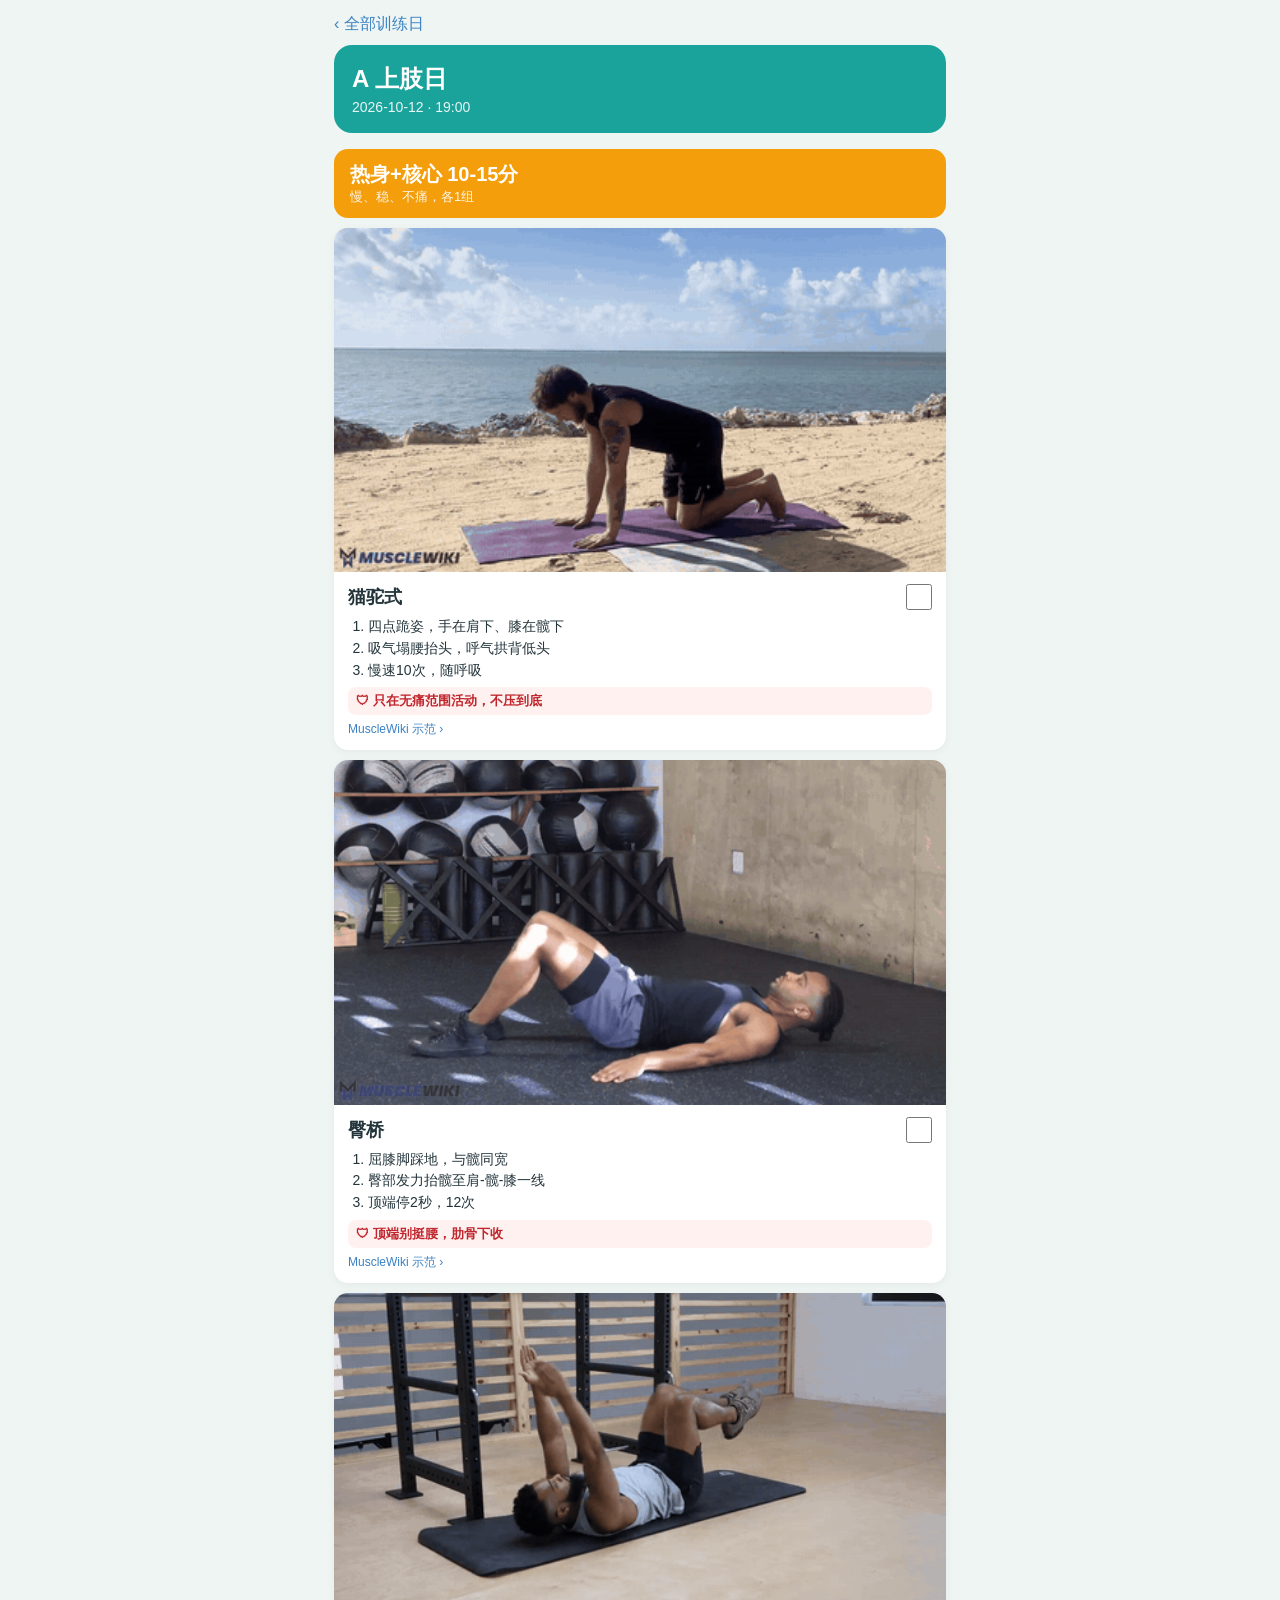
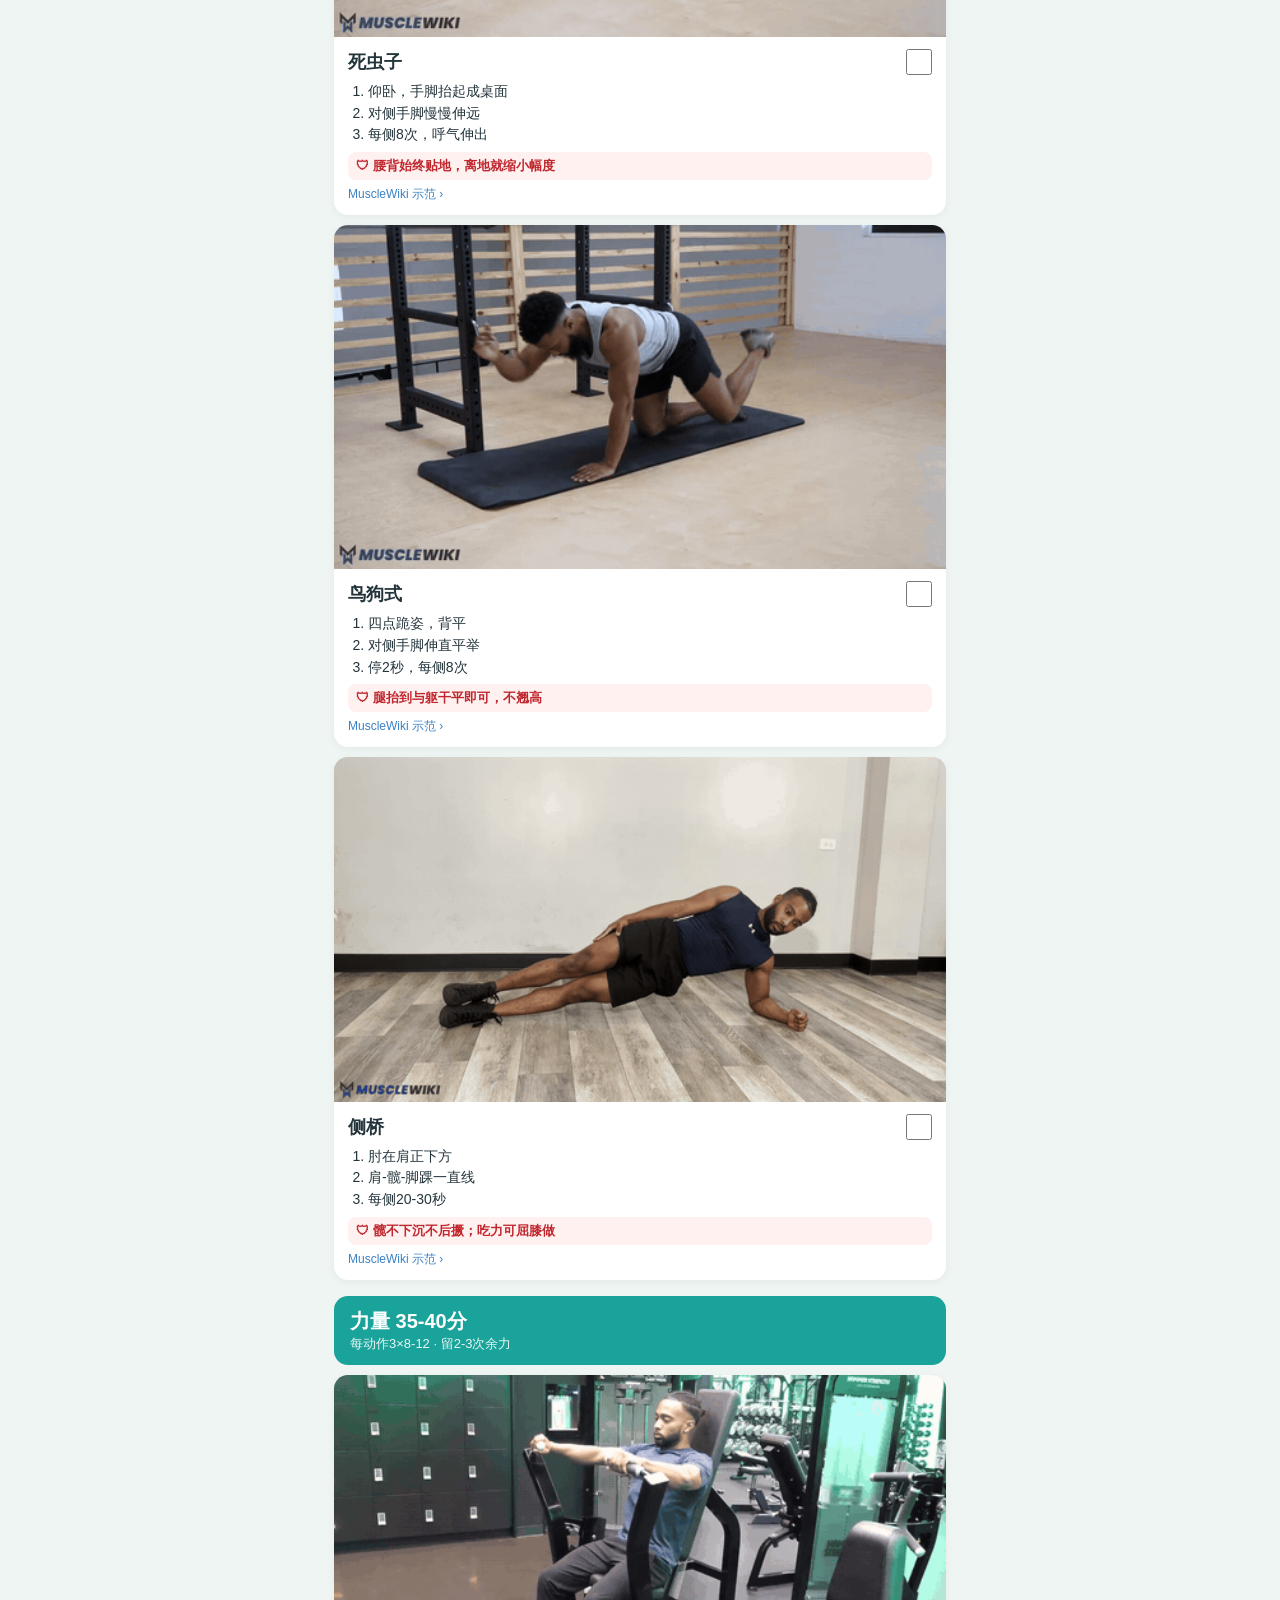
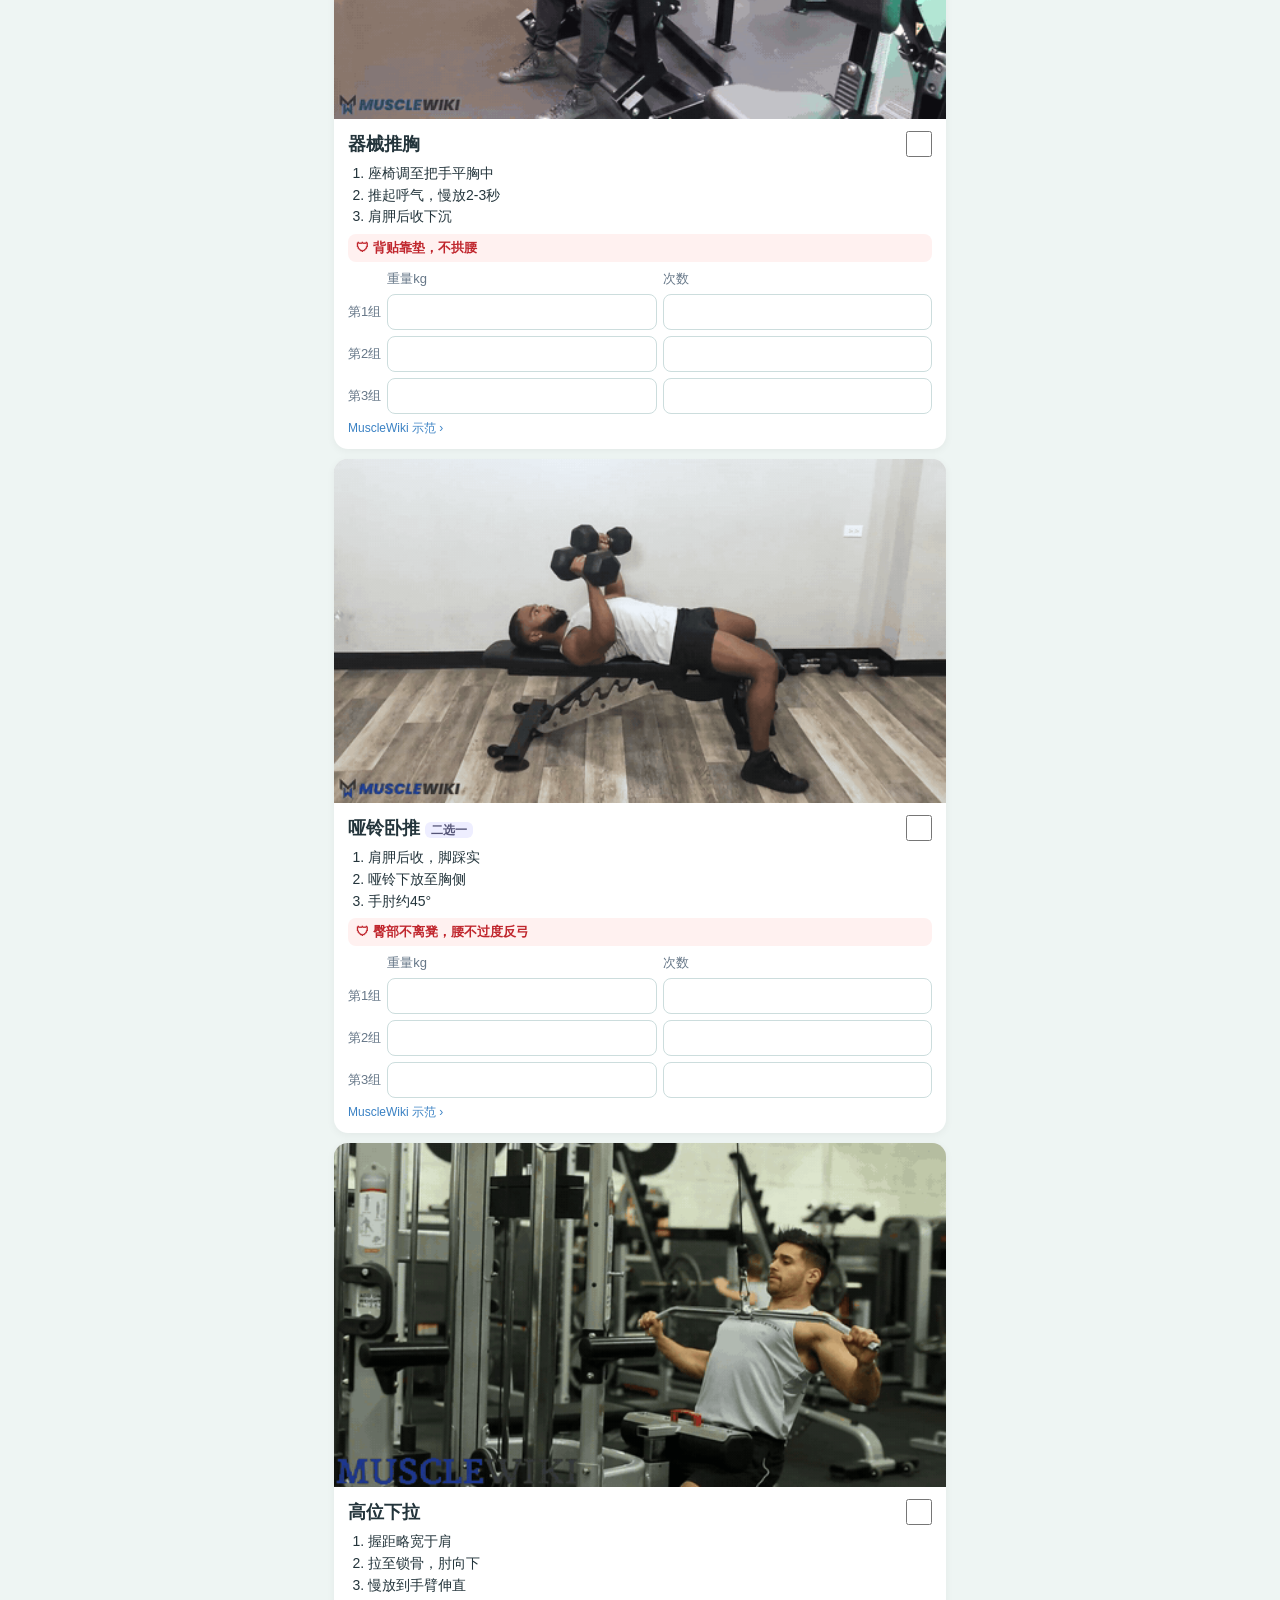
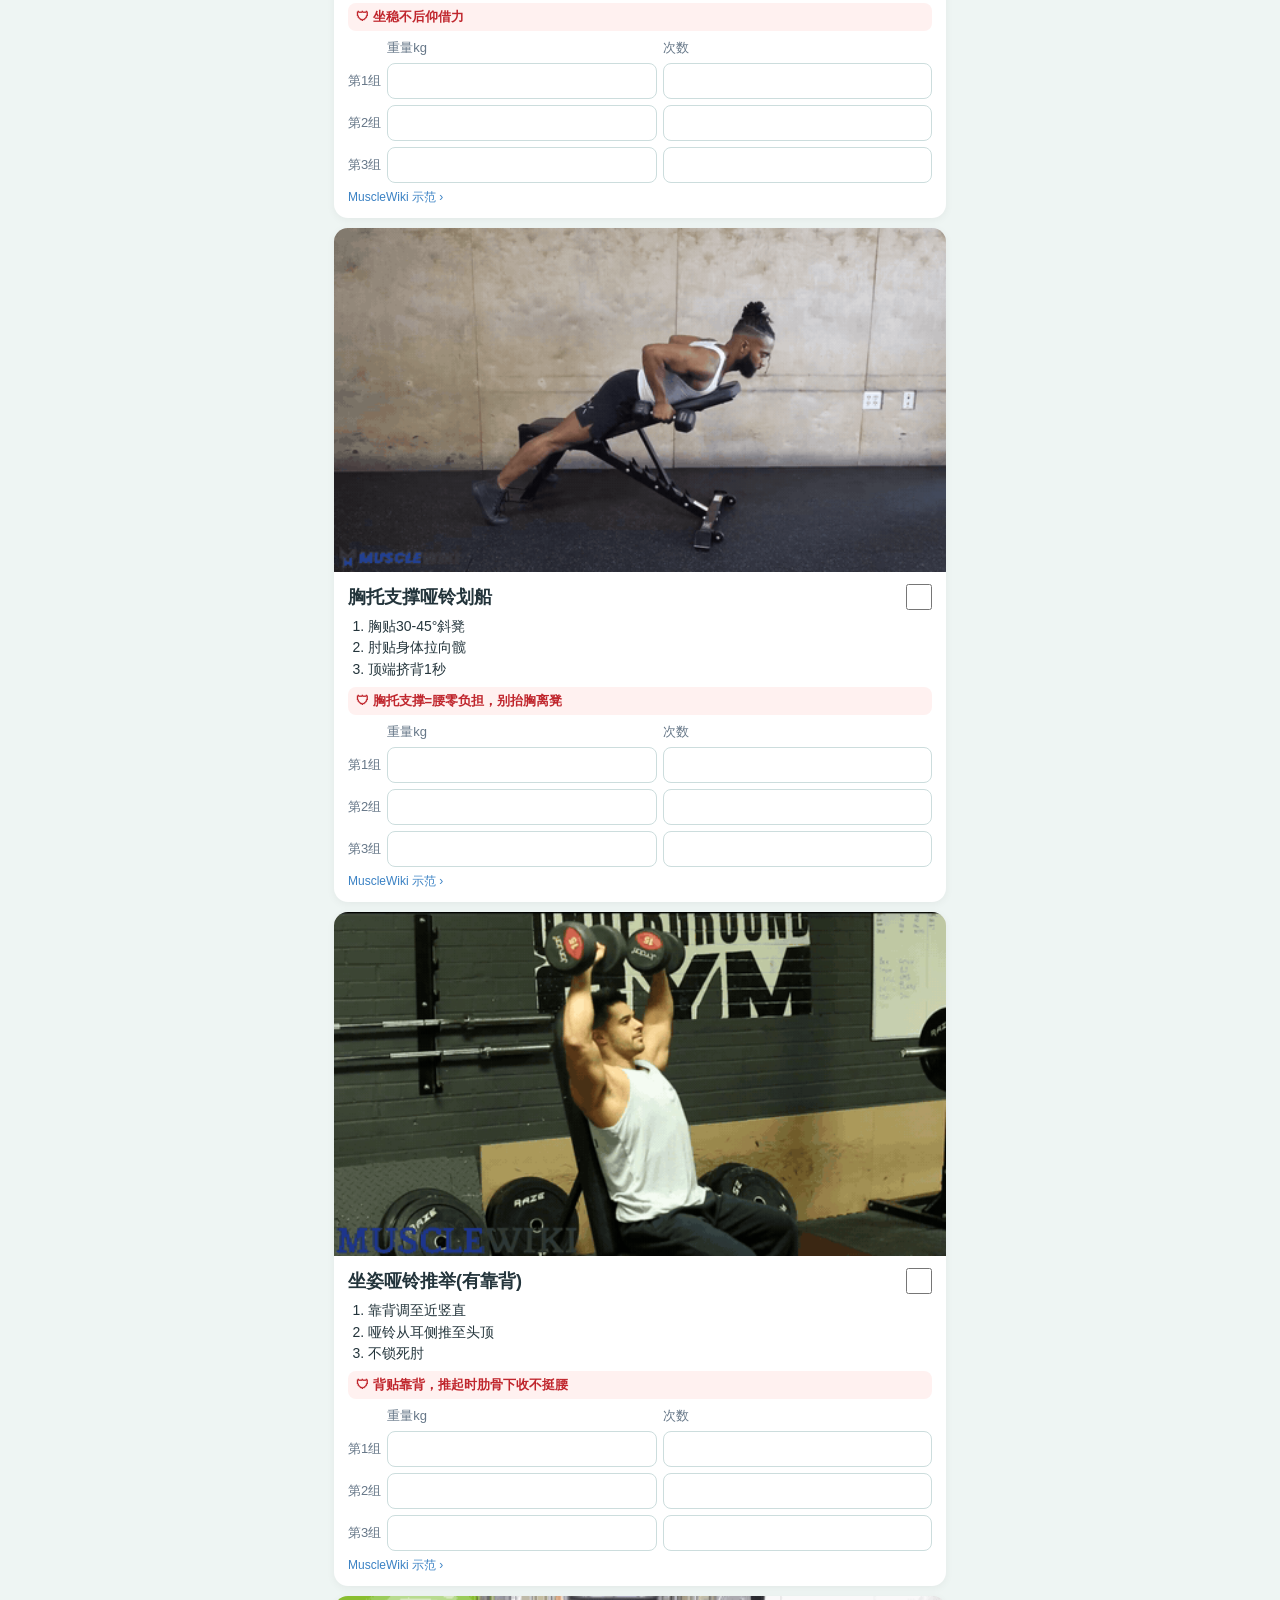
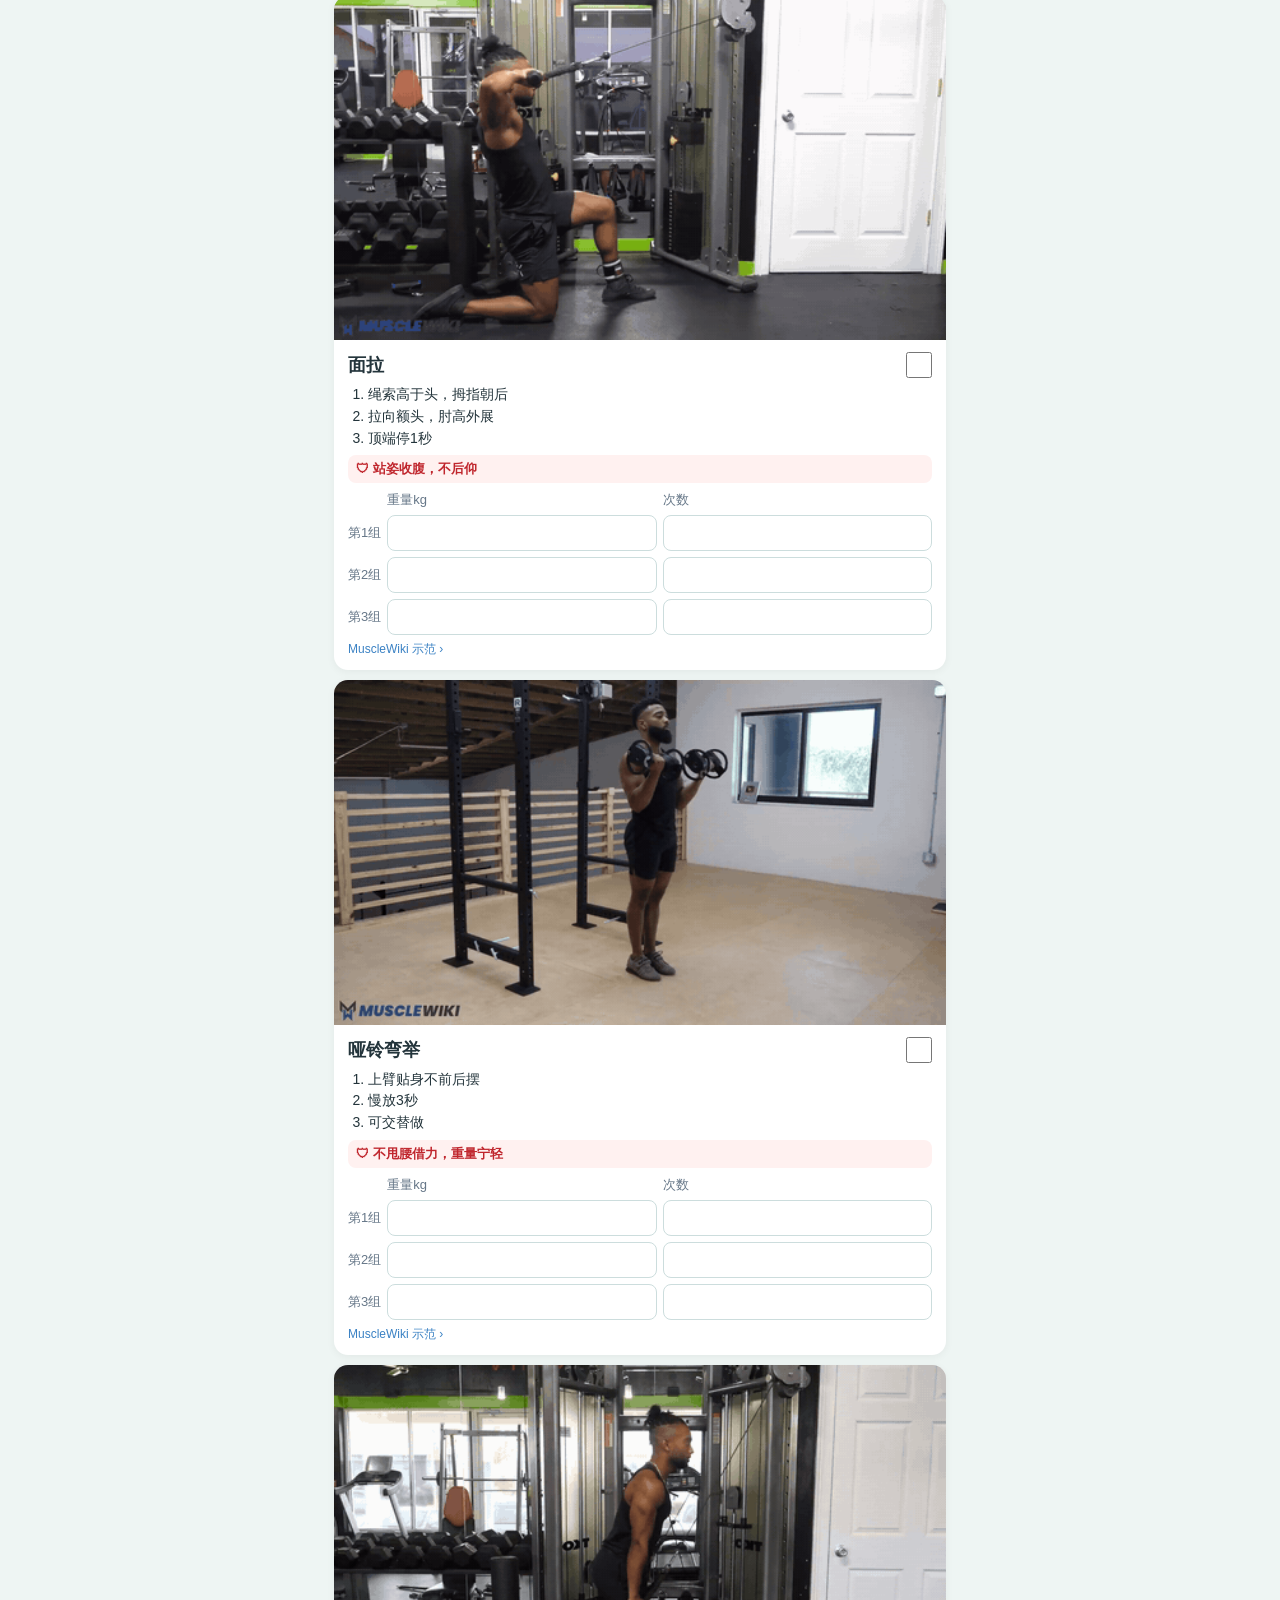
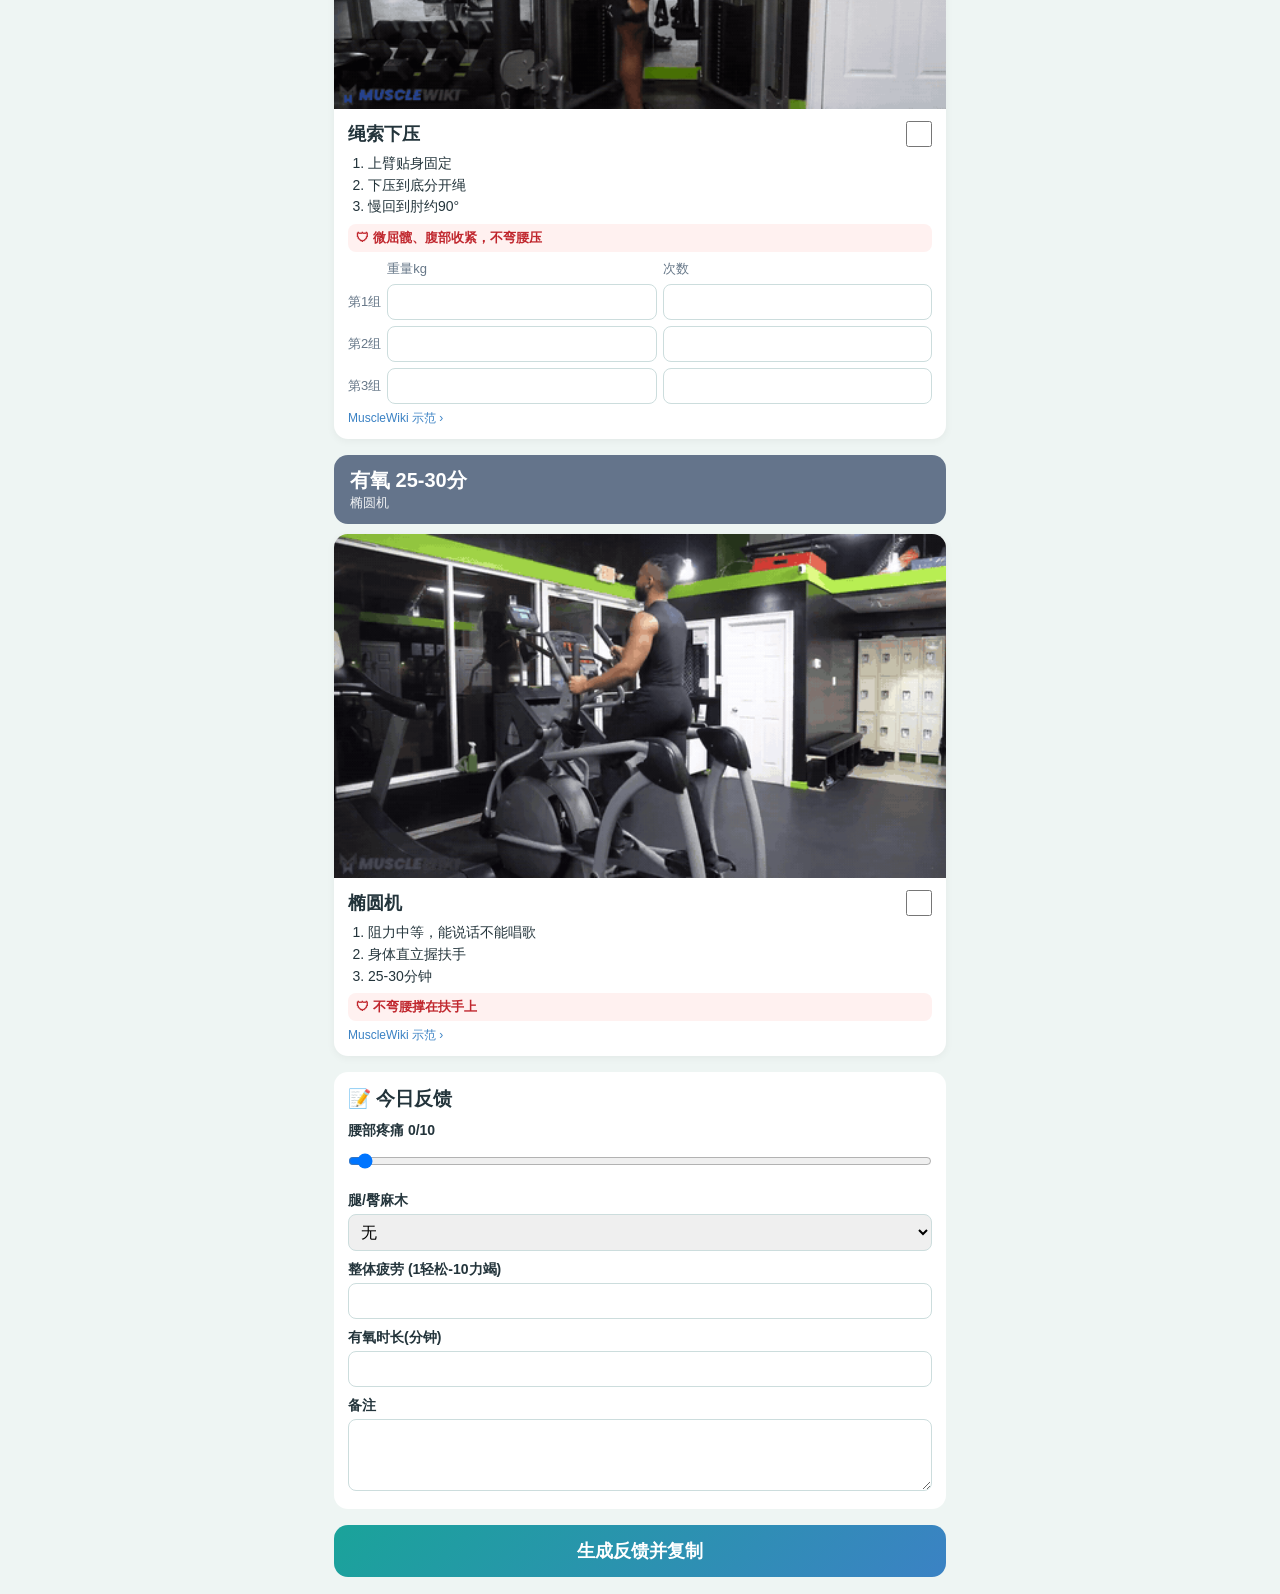
==== day.html @ 34e936b7 "training site" ====
<!DOCTYPE html><html lang="zh"><head><meta charset="utf-8"><meta name="viewport" content="width=device-width,initial-scale=1"><title>训练日</title><link rel="stylesheet" href="style.css"><script src="data.js"></script></head><body>
<a href="index.html" style="color:#3b82c4">‹ 全部训练日</a><div id="app"></div><div class="toast" id="t"></div>
<script>
const q=new URLSearchParams(location.search).get('d'),day=D.days.find(x=>x.d==q)||D.days[0],K='fit-'+day.d;
const S=JSON.parse(localStorage.getItem(K)||'{}');S.ex=S.ex||{};
const save=()=>localStorage.setItem(K,JSON.stringify(S));
const N={A:'A 上肢日',B:'B 下肢日',C:'C 全身日'},C={A:'#1aa39a',B:'#3b82c4',C:'#8b5cf6'};
const sec=[['W','热身+核心 10-15分','慢、稳、不痛，各1组'],[day.k,'力量 35-40分','每动作3×8-12 · 留2-3次余力'],['X','有氧 25-30分','椭圆机']];
function card(id,k){const e=D.ex[id],s=S.ex[id]||{},alt=e.n.startsWith('或：'),str=k!='W'&&k!='X';
let sets='';if(str){sets='<div class="sets"><span></span><span>重量kg</span><span>次数</span>'+[0,1,2].map(j=>`<span>第${j+1}组</span><input inputmode="decimal" data-id="${id}" data-f="w${j}" value="${s['w'+j]||''}"><input inputmode="numeric" data-id="${id}" data-f="r${j}" value="${s['r'+j]||''}">`).join('')+'</div>'}
return `<div class="card ${s.done?'done':''}" id="c_${id}"><img loading="lazy" src="gif/${id}.gif" alt="${e.n}"><div class="cb"><div class="top"><h3>${alt?e.n.slice(2):e.n} ${alt?'<span class="alt">二选一</span>':''}</h3><input type="checkbox" data-id="${id}" data-f="done" ${s.done?'checked':''}></div><ol>${e.t.map(x=>`<li>${x}</li>`).join('')}</ol><div class="w">🛡 ${e.w}</div>${sets}<a class="lk" href="${e.u}" target="_blank">MuscleWiki 示范 ›</a></div></div>`}
const f=S.fb||{};
document.getElementById('app').innerHTML=`<div class="hd" style="margin-top:10px;background:${C[day.k]}"><h1>${N[day.k]}</h1><p>${day.d} · 19:00</p></div>`+
sec.map(([k,t,sub])=>`<div class="ph" style="background:${D.g[k].c}">${t}<small>${sub}</small></div>`+D.g[k].ids.map(id=>card(id,k)).join('')).join('')+
`<div class="fb"><h3>📝 今日反馈</h3>
<label>腰部疼痛 <b id="pv">${f.pain??0}</b>/10</label><input type="range" min="0" max="10" data-fb="pain" value="${f.pain??0}">
<label>腿/臀麻木</label><select data-fb="numb"><option>无</option><option ${f.numb=='有'?'selected':''}>有</option></select>
<label>整体疲劳 (1轻松-10力竭)</label><input type="number" min="1" max="10" data-fb="fat" value="${f.fat||''}">
<label>有氧时长(分钟)</label><input type="number" data-fb="cardio" value="${f.cardio||''}">
<label>备注</label><textarea rows="3" data-fb="note">${f.note||''}</textarea></div>
<button class="btn" id="gen">生成反馈并复制</button><pre id="out" style="display:none"></pre>`;
document.addEventListener('input',ev=>{const t=ev.target;
 if(t.dataset.id){S.ex[t.dataset.id]=S.ex[t.dataset.id]||{};const v=t.type=='checkbox'?t.checked:t.value;S.ex[t.dataset.id][t.dataset.f]=v;if(t.dataset.f=='done')document.getElementById('c_'+t.dataset.id).classList.toggle('done',v)}
 if(t.dataset.fb){S.fb=S.fb||{};S.fb[t.dataset.fb]=t.value;if(t.dataset.fb=='pain')document.getElementById('pv').textContent=t.value}
 save()});
function toast(m){const t=document.getElementById('t');t.textContent=m;t.style.display='block';setTimeout(()=>t.style.display='none',2500)}
document.getElementById('gen').onclick=async()=>{const f=S.fb||{},L=[`【训练反馈】${day.d} ${N[day.k]}`];
 const w=D.g.W.ids.filter(i=>(S.ex[i]||{}).done).length;L.push(`热身核心：${w}/${D.g.W.ids.length}`);
 D.g[day.k].ids.forEach(i=>{const s=S.ex[i]||{},n=D.ex[i].n.replace('或：','');
  if(n!==D.ex[i].n&&!s.done)return;
  const sets=[0,1,2].map(j=>s['w'+j]||s['r'+j]?`${s['w'+j]||'-'}kg×${s['r'+j]||'-'}`:'').filter(Boolean).join(' / ');
  L.push(`${s.done?'✅':'⬜'} ${n}${sets?'：'+sets:''}`)});
 L.push(`有氧：${f.cardio||'-'}分钟`,`腰痛：${f.pain??0}/10，麻木：${f.numb||'无'}`,`疲劳：${f.fat||'-'}/10`);if(f.note)L.push(`备注：${f.note}`);
 const txt=L.join('\n'),o=document.getElementById('out');o.style.display='block';o.textContent=txt;S.sent=1;save();
 try{await navigator.clipboard.writeText(txt);toast('已复制，发给康哥 👍')}catch(e){const r=document.createRange();r.selectNode(o);getSelection().removeAllRanges();getSelection().addRange(r);document.execCommand('copy');toast('已复制，发给康哥 👍')}};
</script></body></html>
---- style.css ----
*{box-sizing:border-box;margin:0;padding:0}
body{font-family:-apple-system,"PingFang SC","Noto Sans CJK SC",sans-serif;background:#eef5f3;color:#23343b;padding:14px;max-width:640px;margin:auto}
a{color:inherit;text-decoration:none}
.hd{background:linear-gradient(135deg,#1aa39a,#3b82c4);color:#fff;border-radius:18px;padding:18px}
.hd h1{font-size:24px}.hd p{opacity:.9;font-size:14px;margin-top:4px}
.day{display:flex;align-items:center;gap:12px;background:#fff;border-radius:14px;padding:12px 14px;margin-top:10px;box-shadow:0 2px 8px rgba(0,0,0,.05)}
.bd{width:40px;height:40px;border-radius:12px;color:#fff;font-weight:900;font-size:20px;display:flex;align-items:center;justify-content:center}
.day .m{flex:1}.day b{font-size:16px}.day small{display:block;color:#789;font-size:13px}
.ok{font-size:20px}
.ph{color:#fff;border-radius:14px;padding:12px 16px;font-size:20px;font-weight:800;margin-top:16px}
.ph small{display:block;font-size:13px;font-weight:400;opacity:.9}
.card{background:#fff;border-radius:14px;overflow:hidden;margin-top:10px;box-shadow:0 2px 8px rgba(0,0,0,.05)}
.card.done{outline:3px solid #1aa39a}
.card img{width:100%;display:block;aspect-ratio:16/9;object-fit:cover;background:#ddd}
.cb{padding:12px 14px}.top{display:flex;align-items:center;gap:8px}
.top h3{flex:1;font-size:18px}.top input{width:26px;height:26px;accent-color:#1aa39a}
.alt{font-size:12px;background:#eef;color:#557;border-radius:6px;padding:1px 6px}
.cb ol{padding-left:20px;font-size:14px;line-height:1.55;margin-top:6px}
.w{margin-top:6px;background:#fff1f0;color:#c0262d;border-radius:8px;padding:5px 8px;font-size:13px;font-weight:700}
.sets{display:grid;grid-template-columns:auto 1fr 1fr;gap:6px;align-items:center;margin-top:8px;font-size:13px;color:#678}
.sets input,.fb input,.fb textarea,.fb select{width:100%;padding:8px;border:1px solid #cdd;border-radius:8px;font-size:16px}
.lk{font-size:12px;color:#3b82c4;margin-top:6px;display:inline-block}
.fb{background:#fff;border-radius:14px;padding:14px;margin-top:16px}
.fb label{display:block;font-size:14px;font-weight:700;margin:10px 0 4px}
.btn{display:block;width:100%;margin-top:16px;padding:14px;border:0;border-radius:14px;background:linear-gradient(135deg,#1aa39a,#3b82c4);color:#fff;font-size:18px;font-weight:800}
pre{white-space:pre-wrap;background:#fff;border-radius:12px;padding:12px;margin-top:10px;font-size:14px}
.toast{position:fixed;left:50%;bottom:30px;transform:translateX(-50%);background:#23343b;color:#fff;padding:10px 18px;border-radius:20px;display:none}
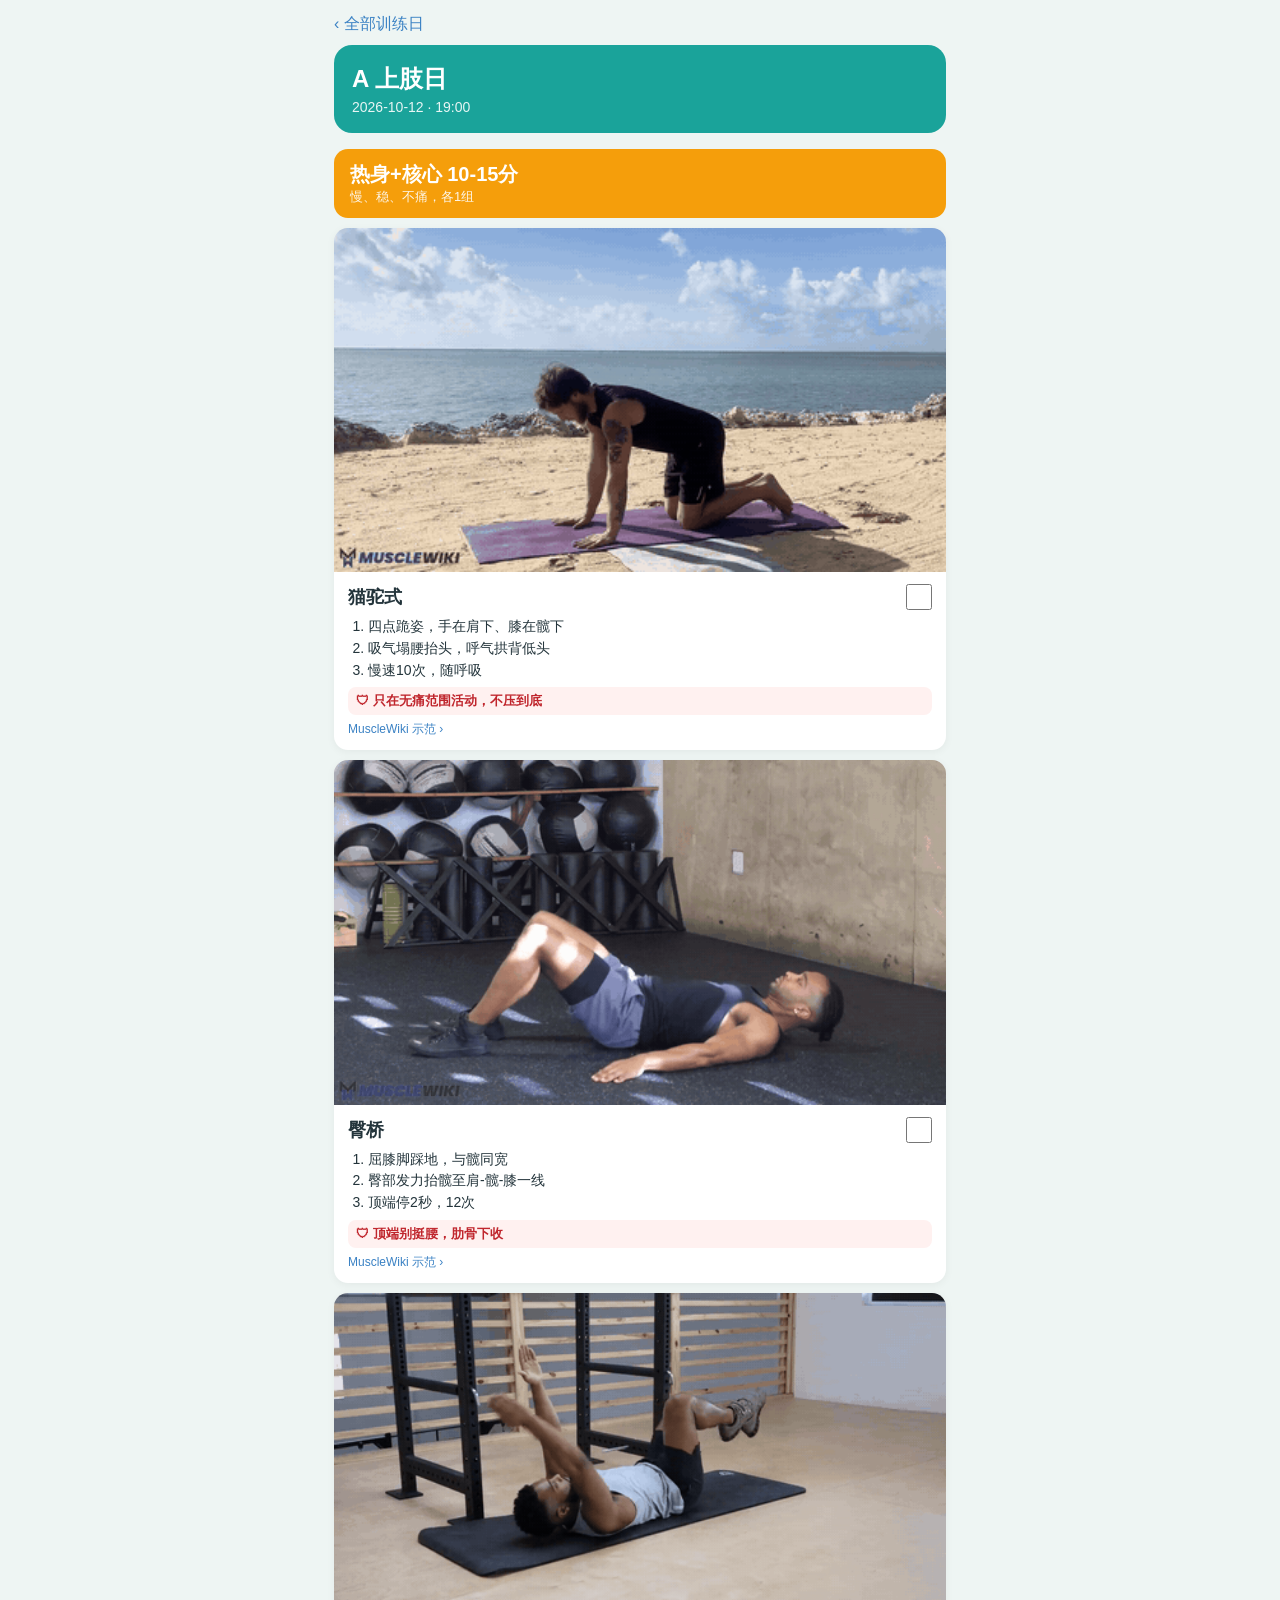
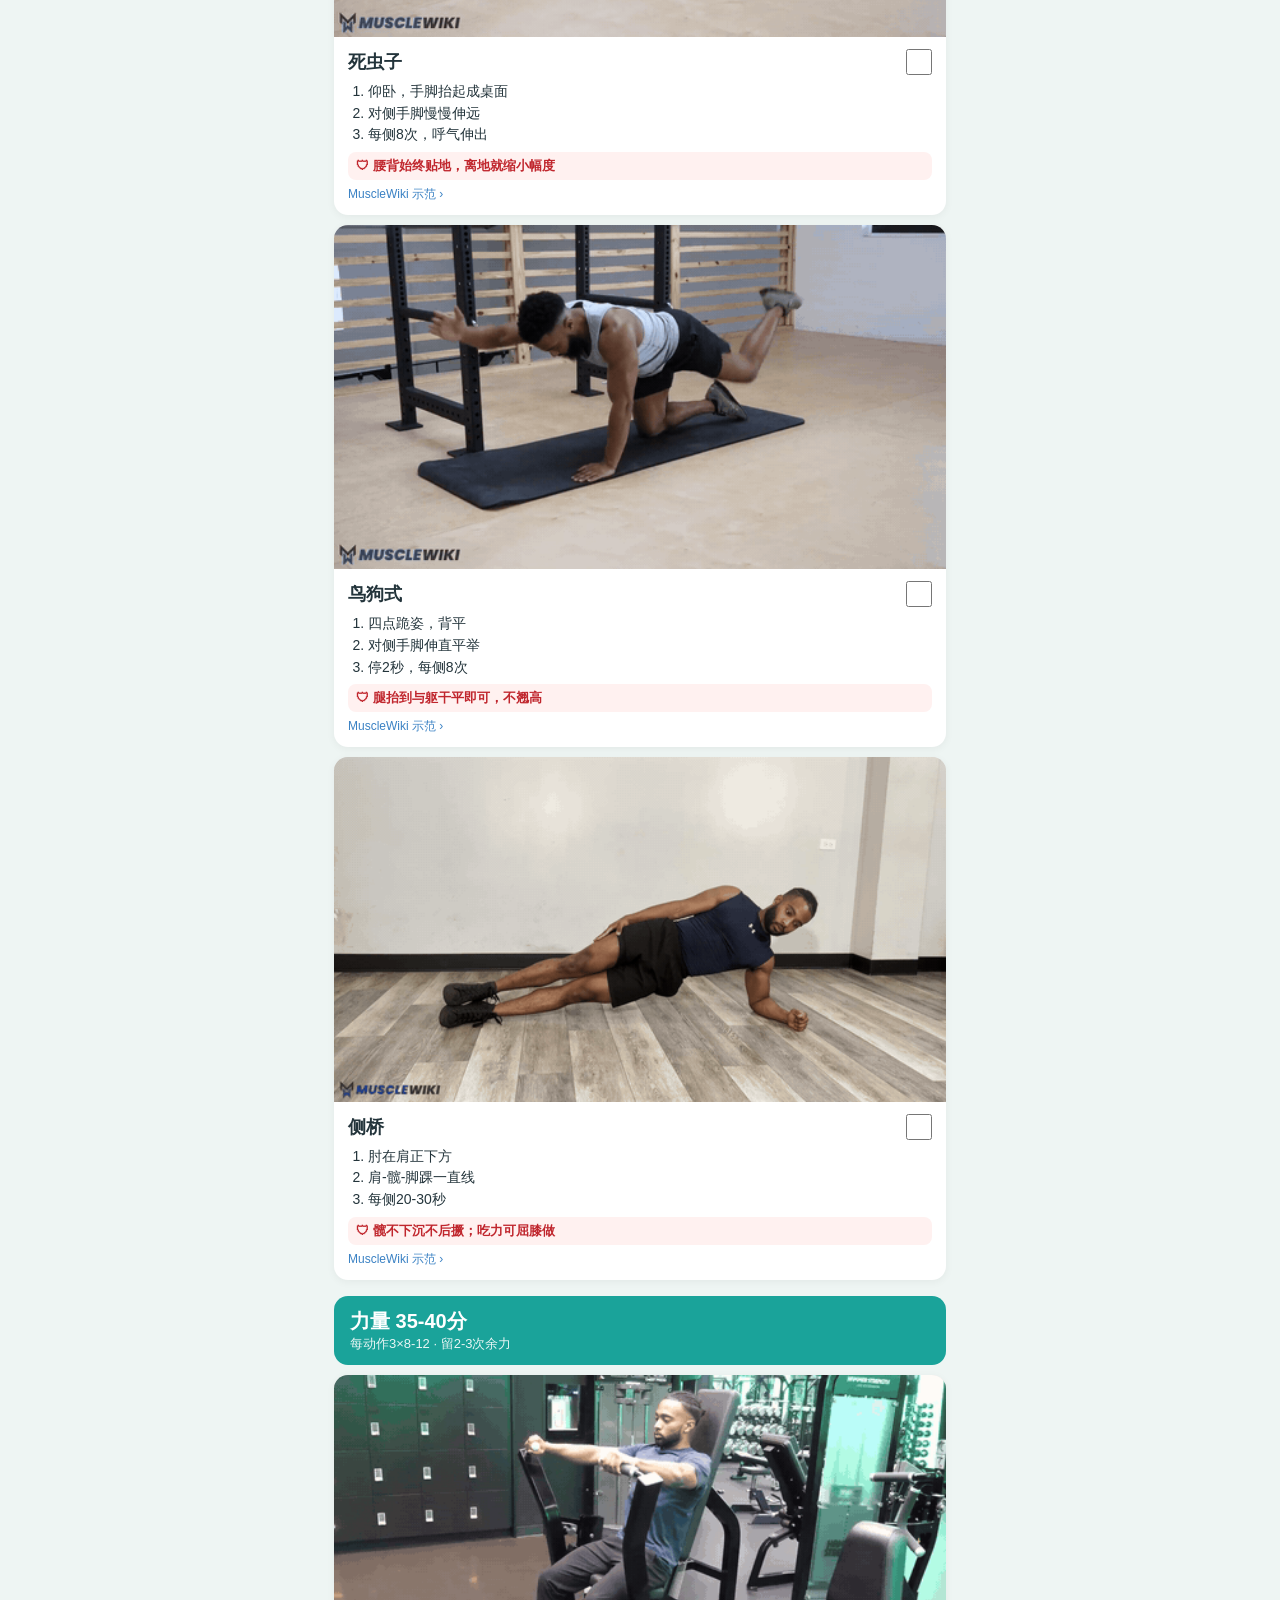
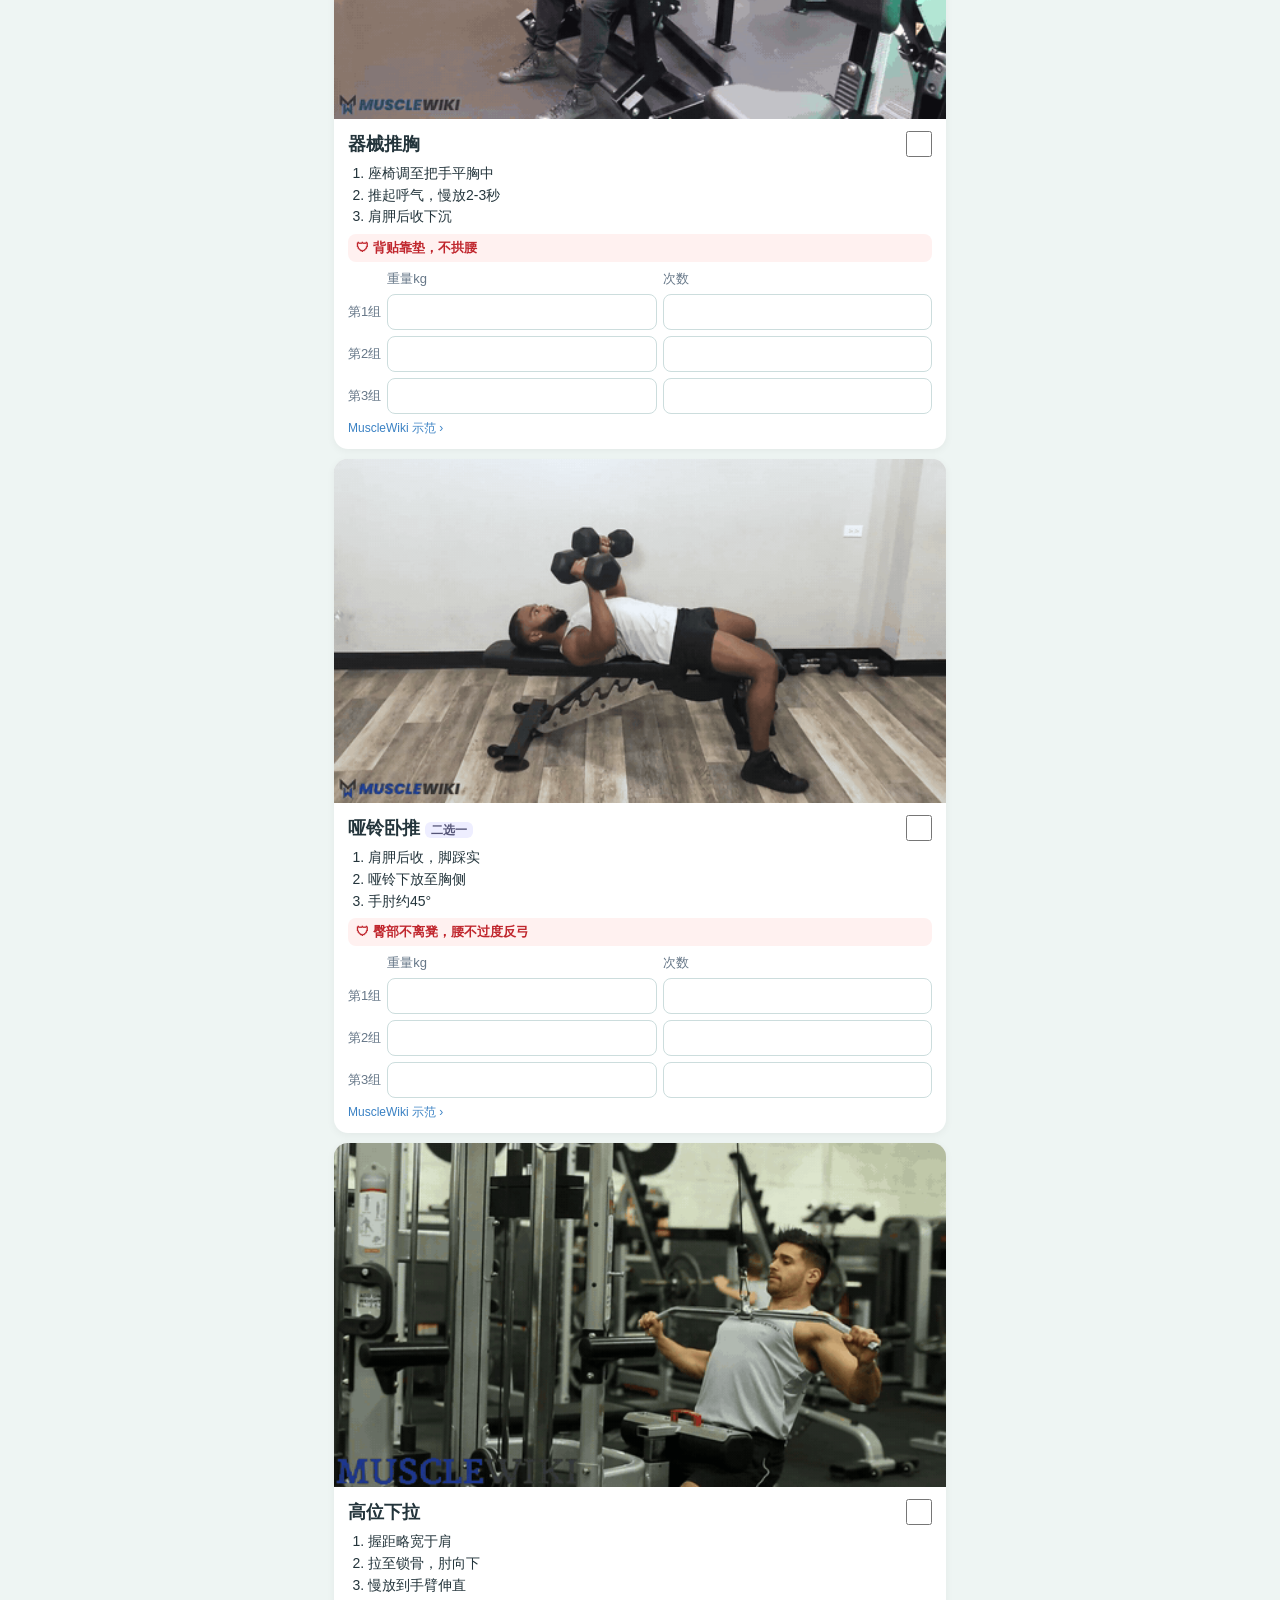
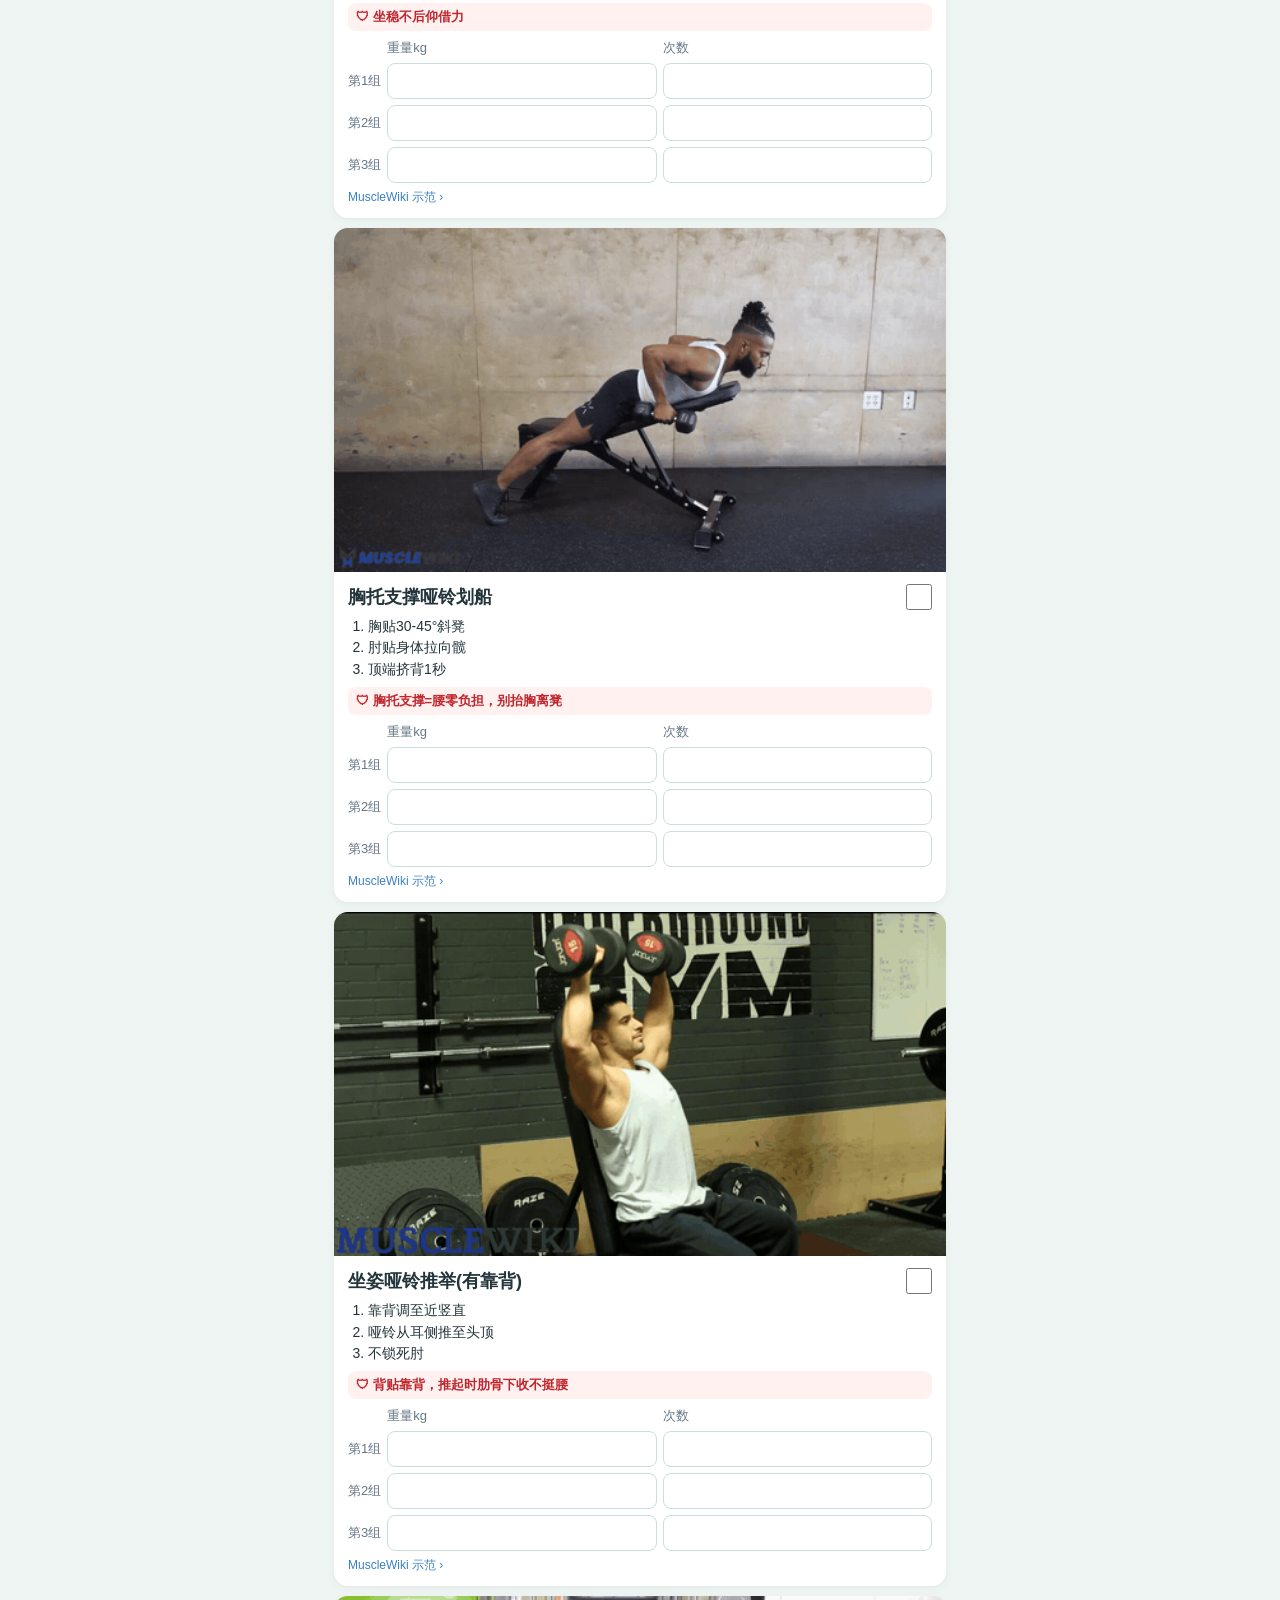
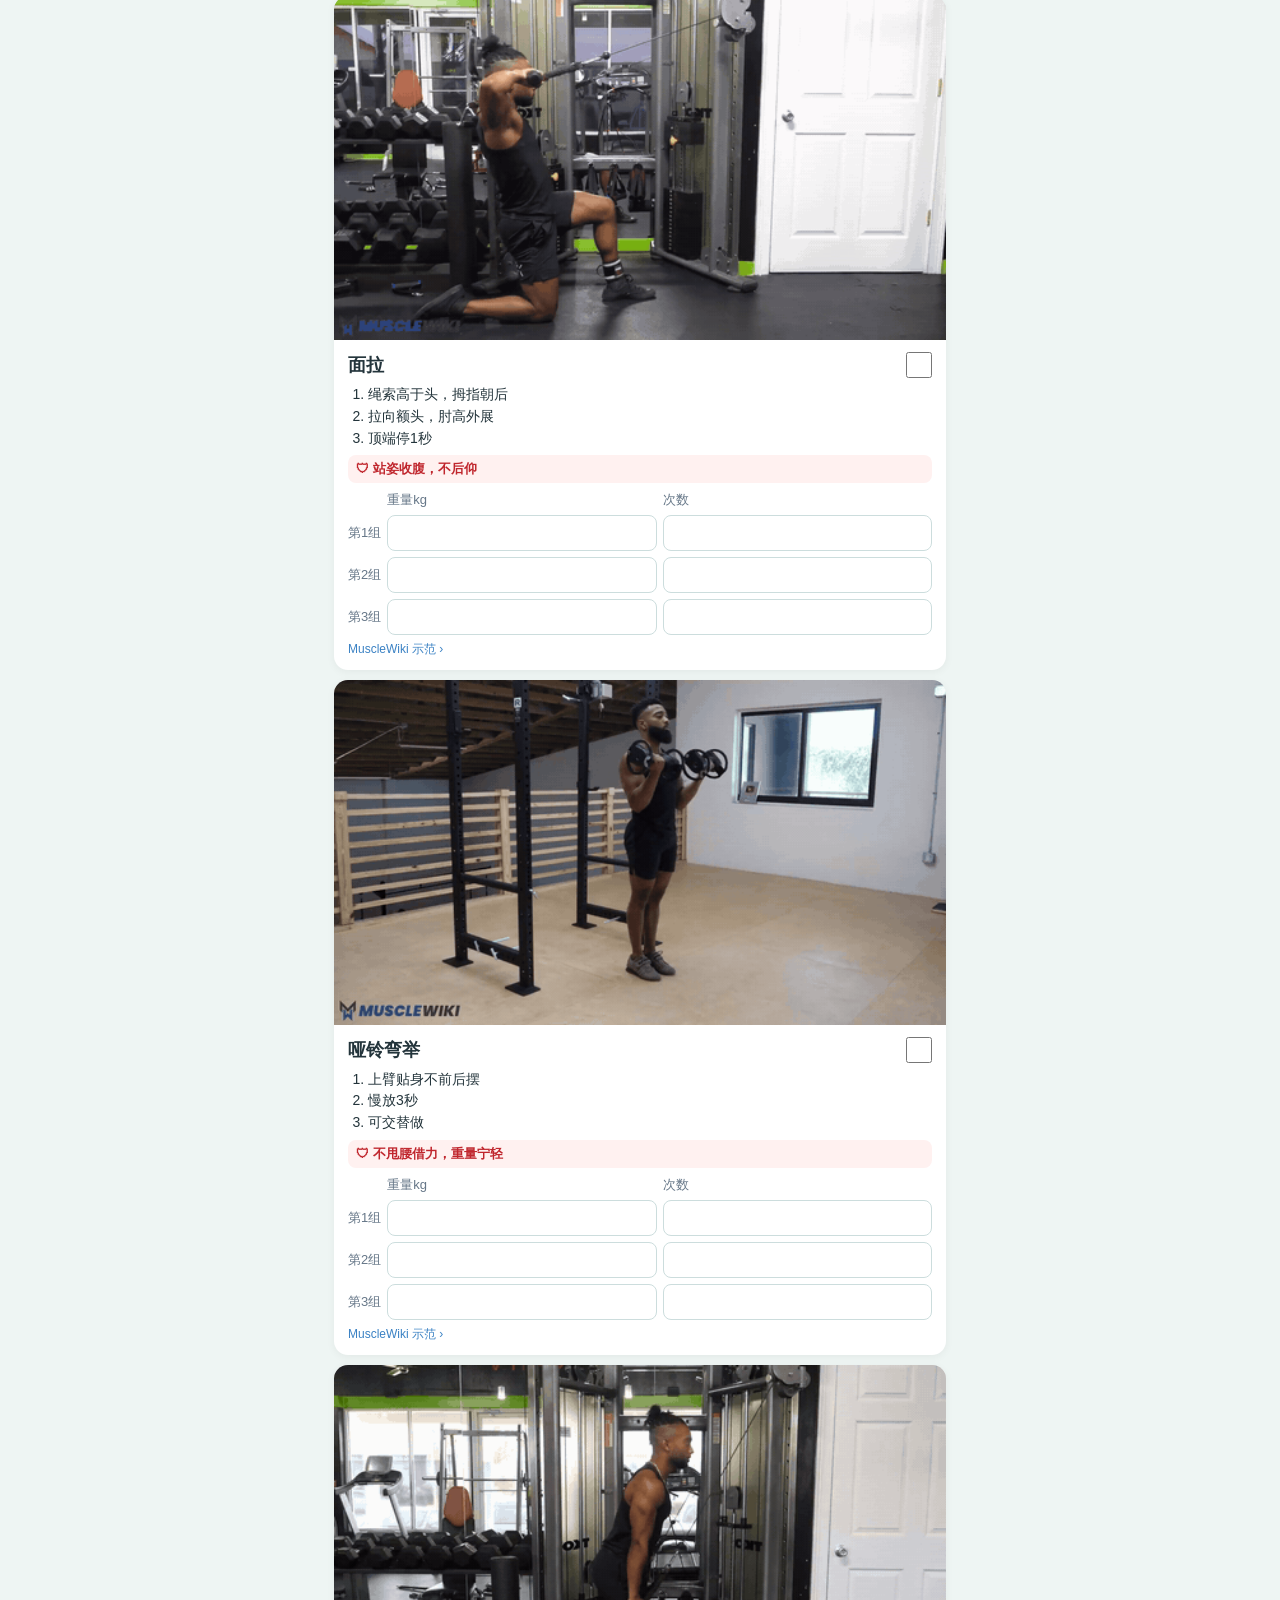
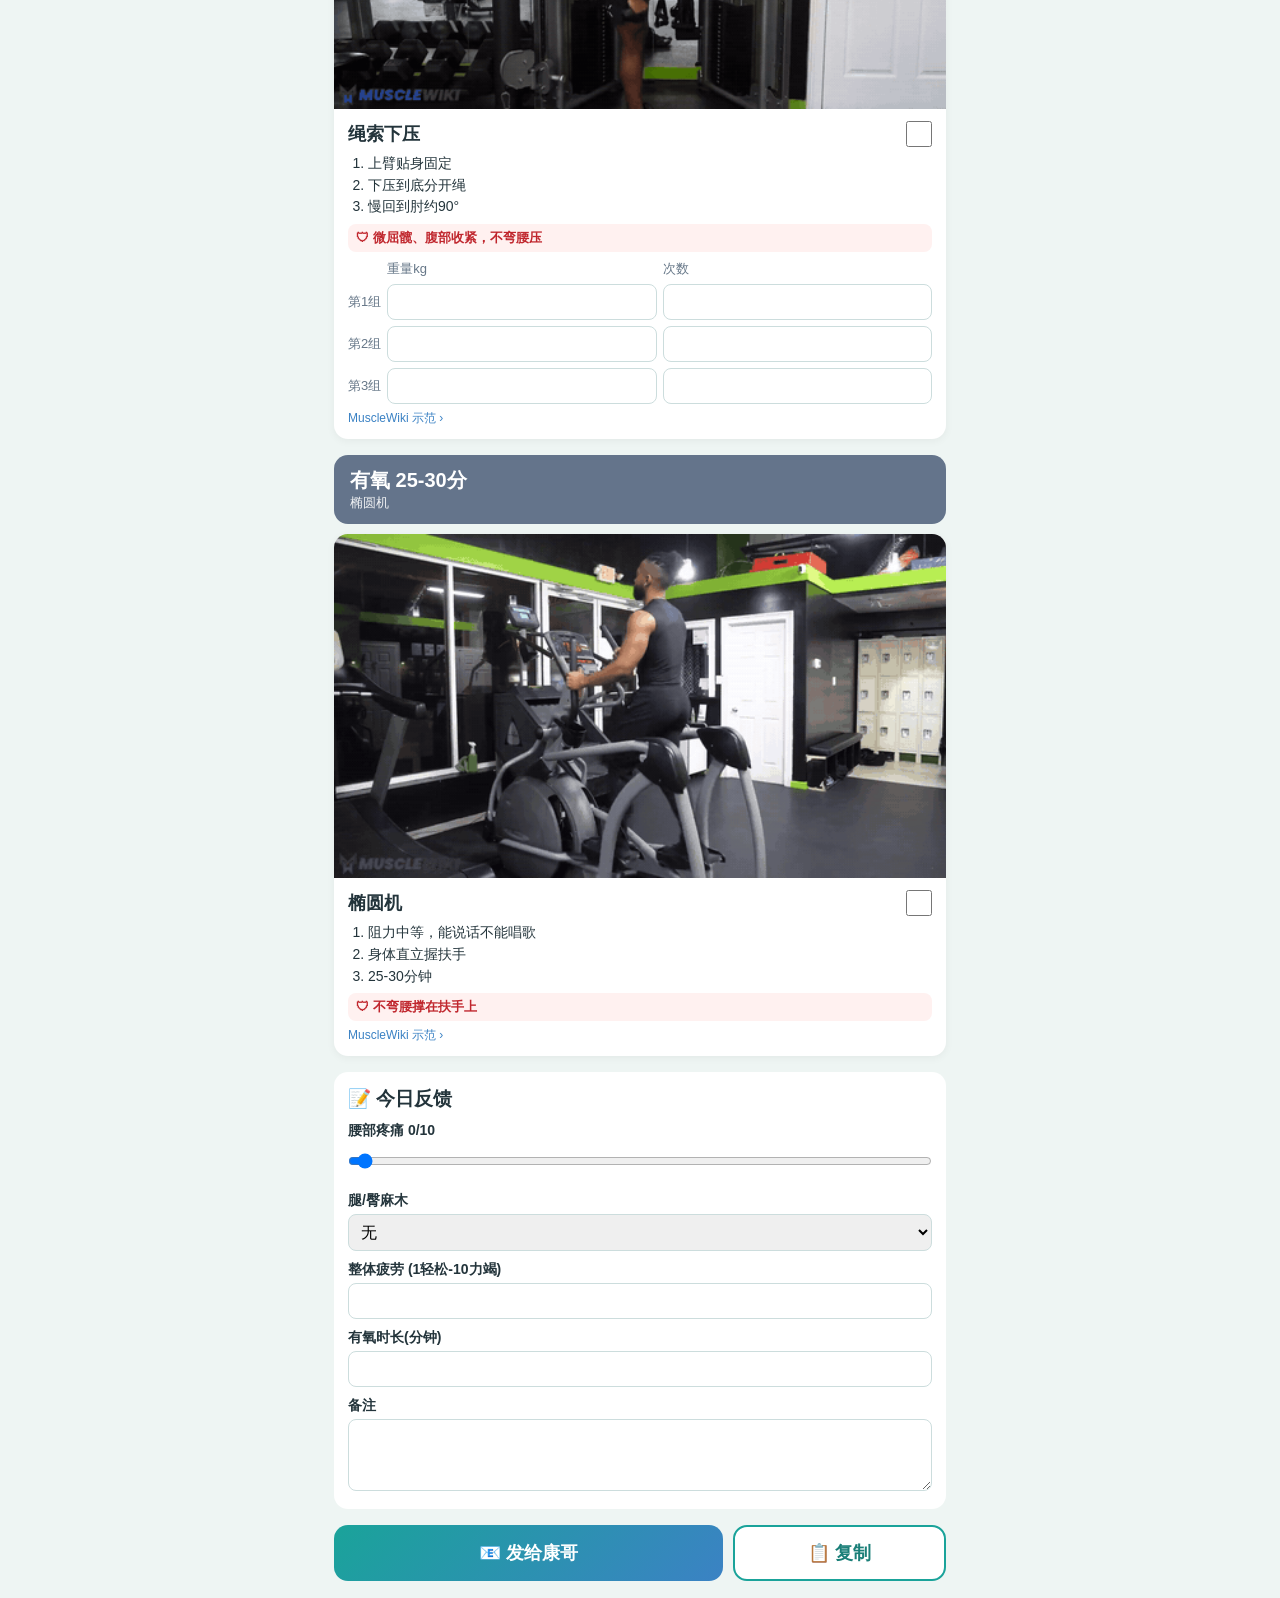
==== commit 433037c0: "ics subscribe + mail button" ====
--- a/day.html
+++ b/day.html
@@ -18,19 +18,21 @@
 <label>整体疲劳 (1轻松-10力竭)</label><input type="number" min="1" max="10" data-fb="fat" value="${f.fat||''}">
 <label>有氧时长(分钟)</label><input type="number" data-fb="cardio" value="${f.cardio||''}">
 <label>备注</label><textarea rows="3" data-fb="note">${f.note||''}</textarea></div>
-<button class="btn" id="gen">生成反馈并复制</button><pre id="out" style="display:none"></pre>`;
+<div style="display:flex;gap:10px"><button class="btn" id="mail" style="flex:2">📧 发给康哥</button><button class="btn" id="gen" style="flex:1;background:#fff;color:#1a7f78;border:2px solid #1aa39a">📋 复制</button></div><pre id="out" style="display:none"></pre>`;
 document.addEventListener('input',ev=>{const t=ev.target;
  if(t.dataset.id){S.ex[t.dataset.id]=S.ex[t.dataset.id]||{};const v=t.type=='checkbox'?t.checked:t.value;S.ex[t.dataset.id][t.dataset.f]=v;if(t.dataset.f=='done')document.getElementById('c_'+t.dataset.id).classList.toggle('done',v)}
  if(t.dataset.fb){S.fb=S.fb||{};S.fb[t.dataset.fb]=t.value;if(t.dataset.fb=='pain')document.getElementById('pv').textContent=t.value}
  save()});
 function toast(m){const t=document.getElementById('t');t.textContent=m;t.style.display='block';setTimeout(()=>t.style.display='none',2500)}
-document.getElementById('gen').onclick=async()=>{const f=S.fb||{},L=[`【训练反馈】${day.d} ${N[day.k]}`];
+function build(){const f=S.fb||{},L=[`【训练反馈】${day.d} ${N[day.k]}`];
  const w=D.g.W.ids.filter(i=>(S.ex[i]||{}).done).length;L.push(`热身核心：${w}/${D.g.W.ids.length}`);
  D.g[day.k].ids.forEach(i=>{const s=S.ex[i]||{},n=D.ex[i].n.replace('或：','');
   if(n!==D.ex[i].n&&!s.done)return;
   const sets=[0,1,2].map(j=>s['w'+j]||s['r'+j]?`${s['w'+j]||'-'}kg×${s['r'+j]||'-'}`:'').filter(Boolean).join(' / ');
   L.push(`${s.done?'✅':'⬜'} ${n}${sets?'：'+sets:''}`)});
  L.push(`有氧：${f.cardio||'-'}分钟`,`腰痛：${f.pain??0}/10，麻木：${f.numb||'无'}`,`疲劳：${f.fat||'-'}/10`);if(f.note)L.push(`备注：${f.note}`);
- const txt=L.join('\n'),o=document.getElementById('out');o.style.display='block';o.textContent=txt;S.sent=1;save();
+ const txt=L.join('\n'),o=document.getElementById('out');o.style.display='block';o.textContent=txt;S.sent=1;save();return txt}
+document.getElementById('mail').onclick=()=>{const t=build(),sub=`【训练反馈】${day.d} ${N[day.k]}`;location.href='mailto:roxor+fitness@mail.grokbot.com?subject='+encodeURIComponent(sub)+'&body='+encodeURIComponent(t).replace(/%0A/g,'%0D%0A')};
+document.getElementById('gen').onclick=async()=>{const txt=build(),o=document.getElementById('out');
  try{await navigator.clipboard.writeText(txt);toast('已复制，发给康哥 👍')}catch(e){const r=document.createRange();r.selectNode(o);getSelection().removeAllRanges();getSelection().addRange(r);document.execCommand('copy');toast('已复制，发给康哥 👍')}};
 </script></body></html>
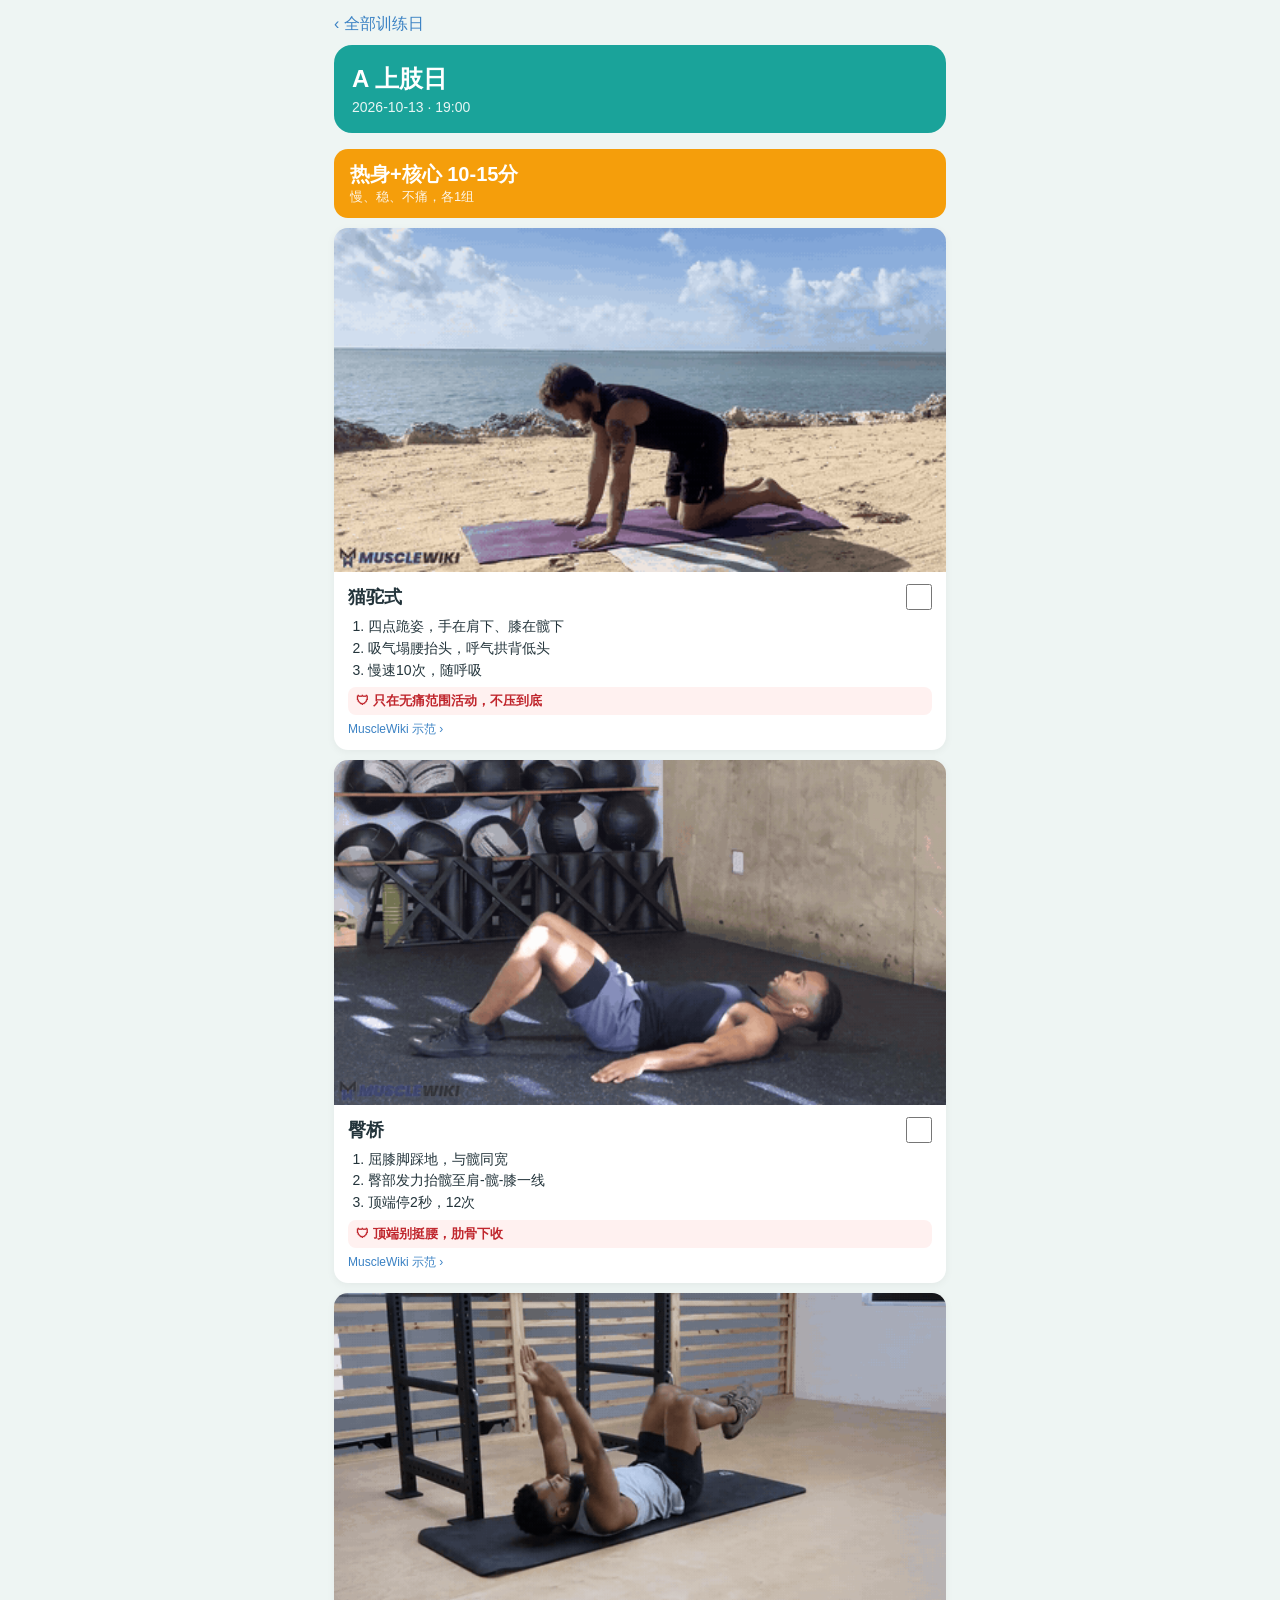
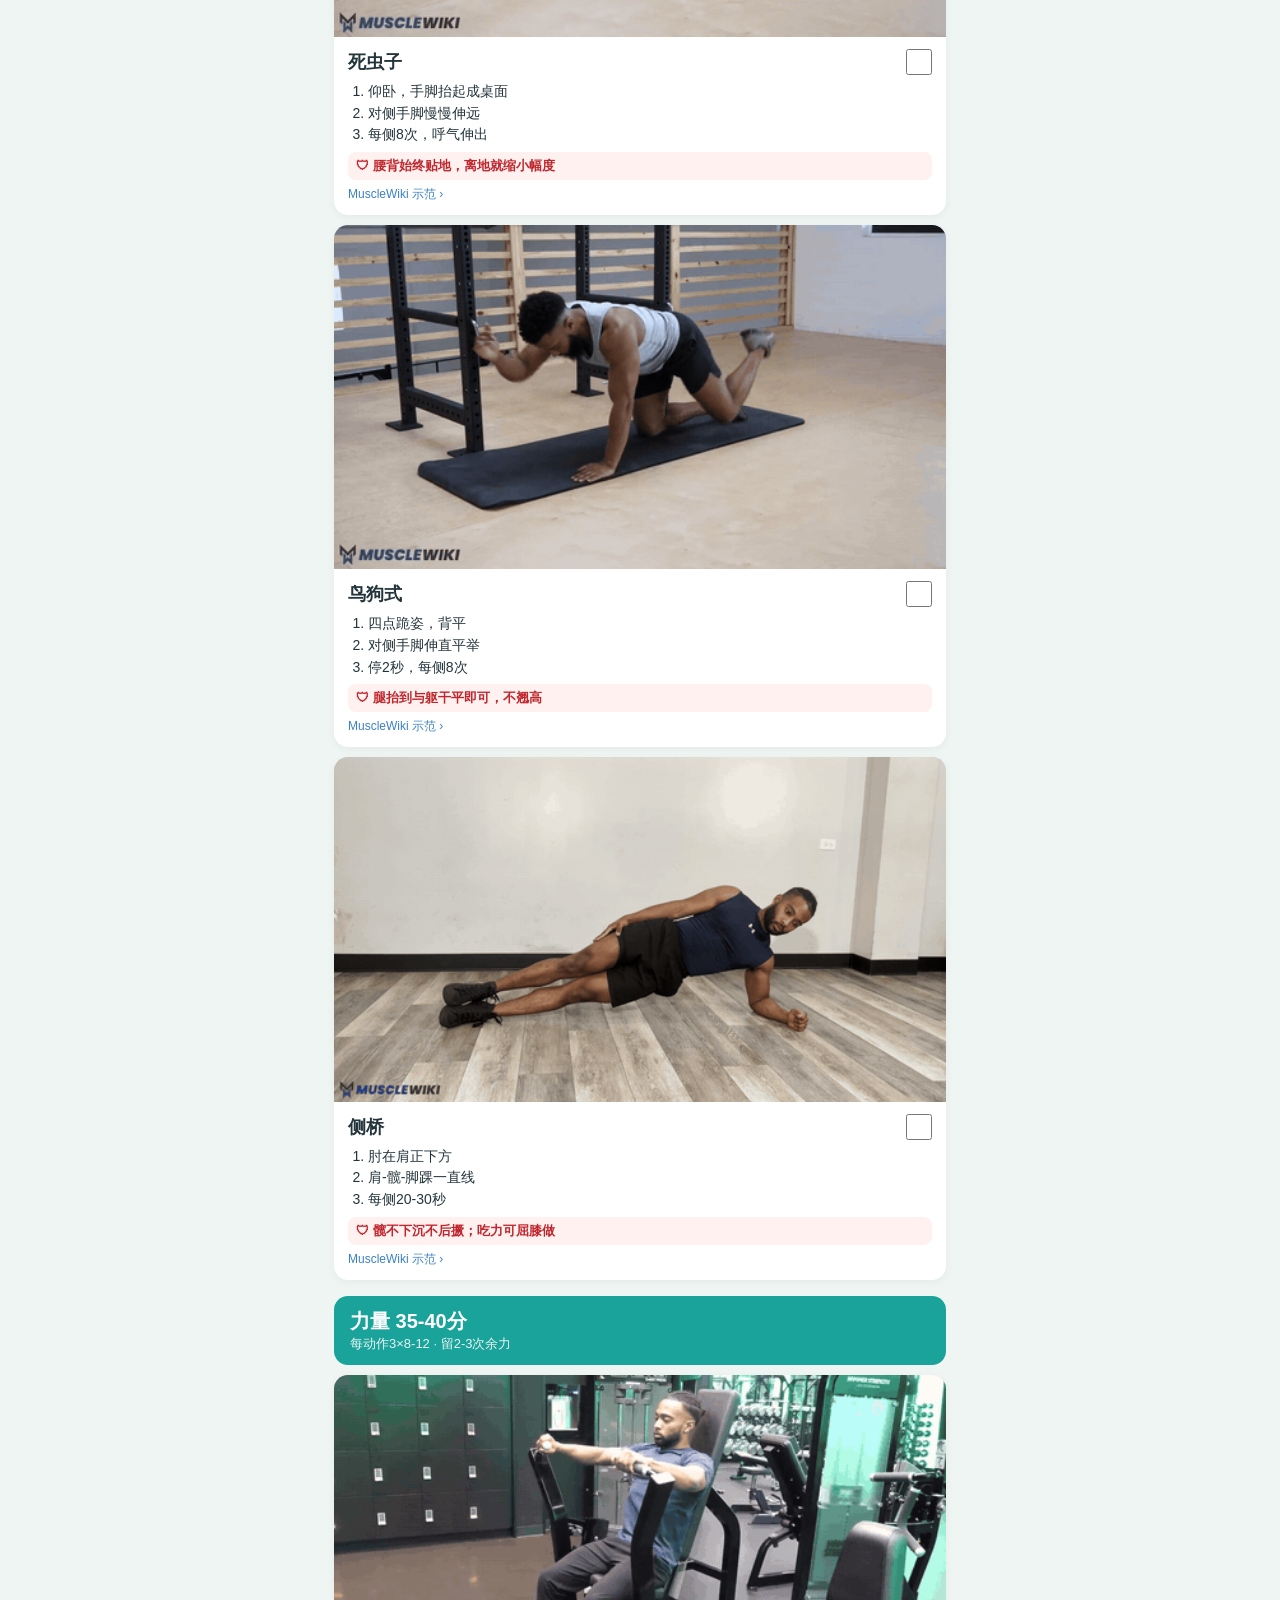
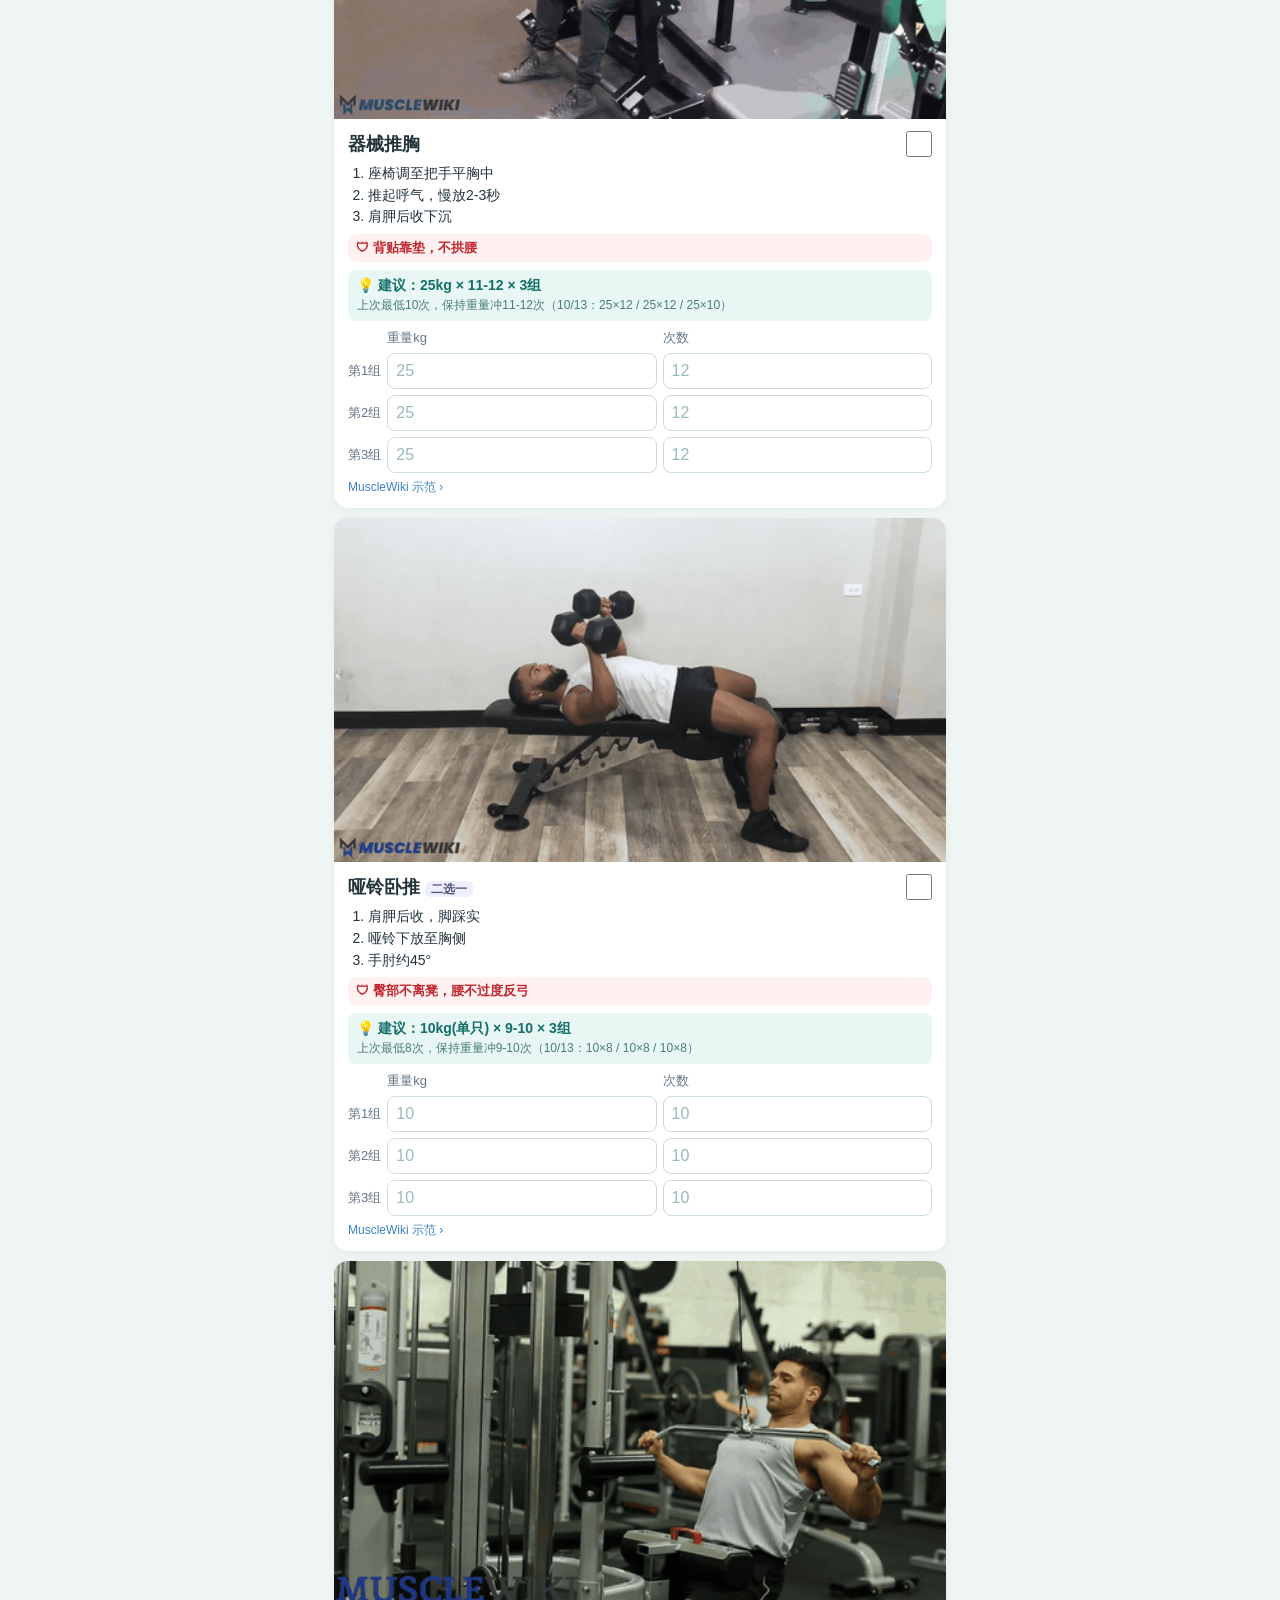
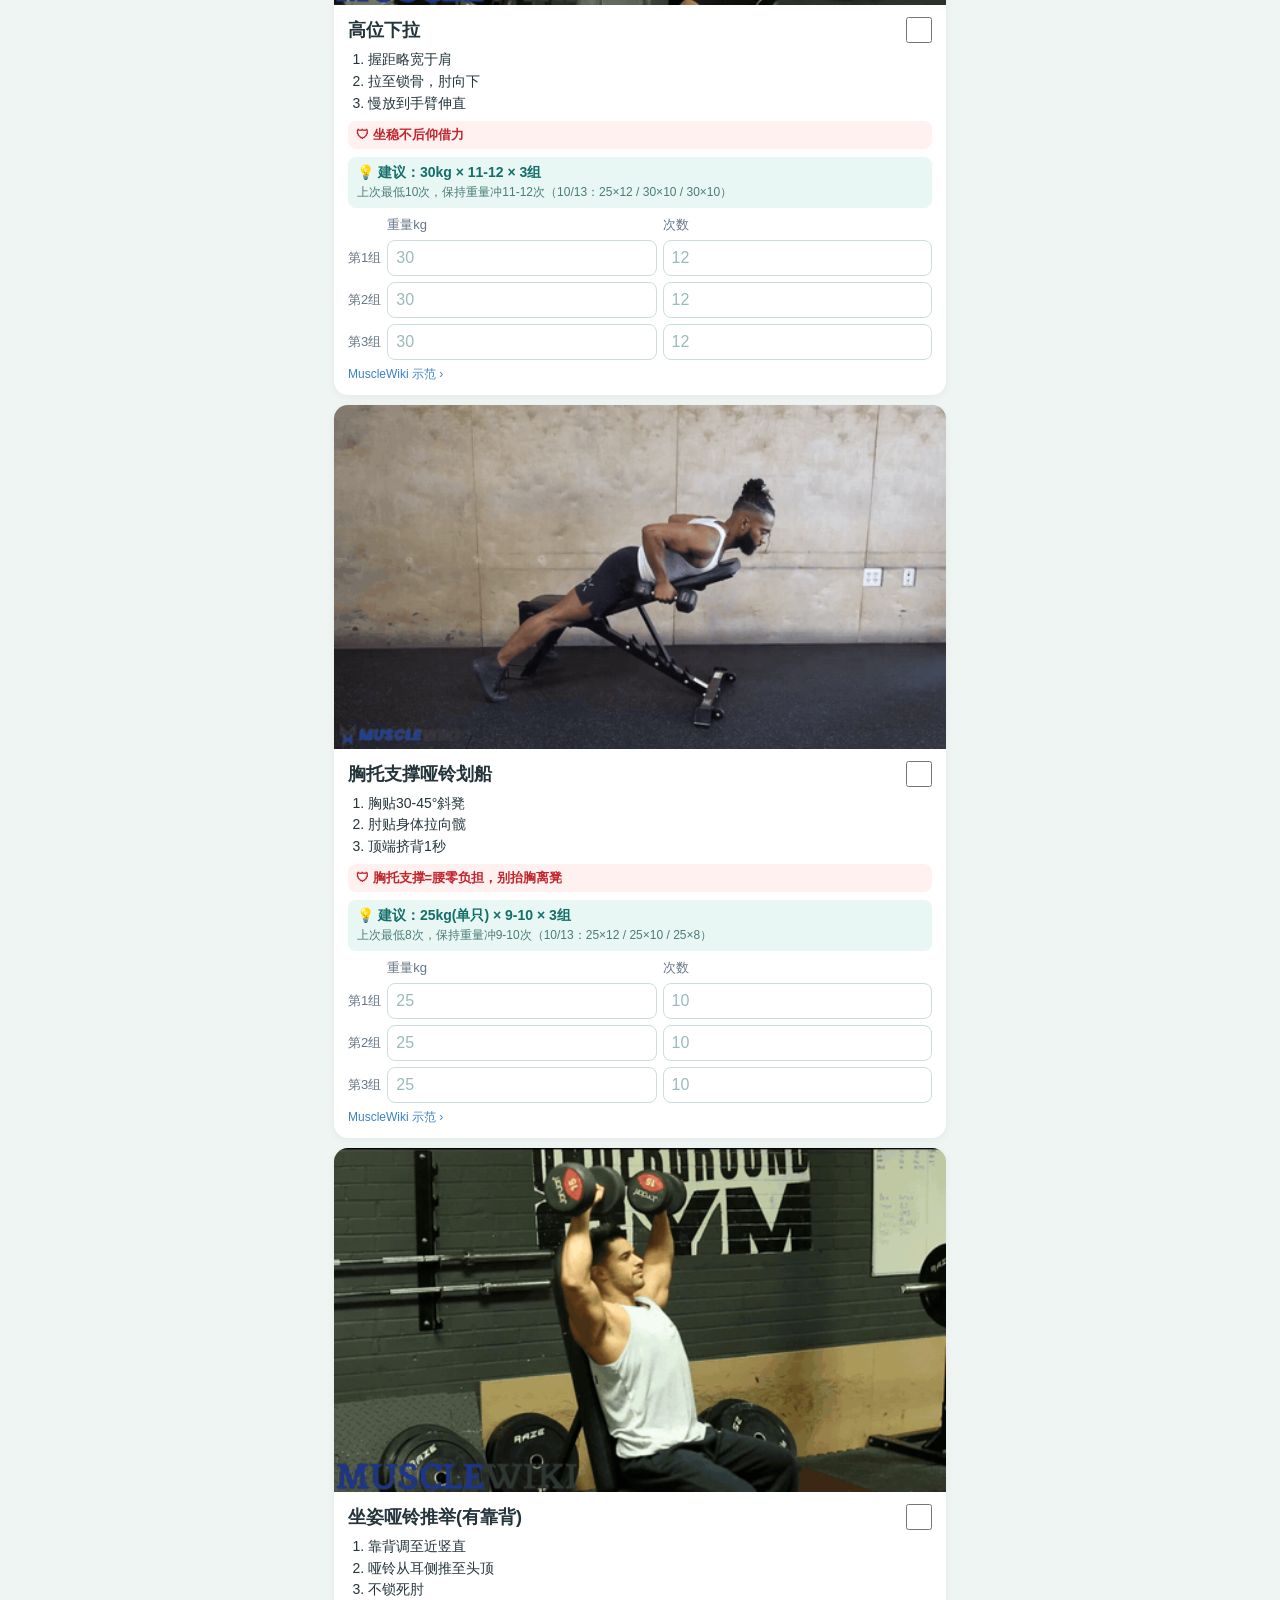
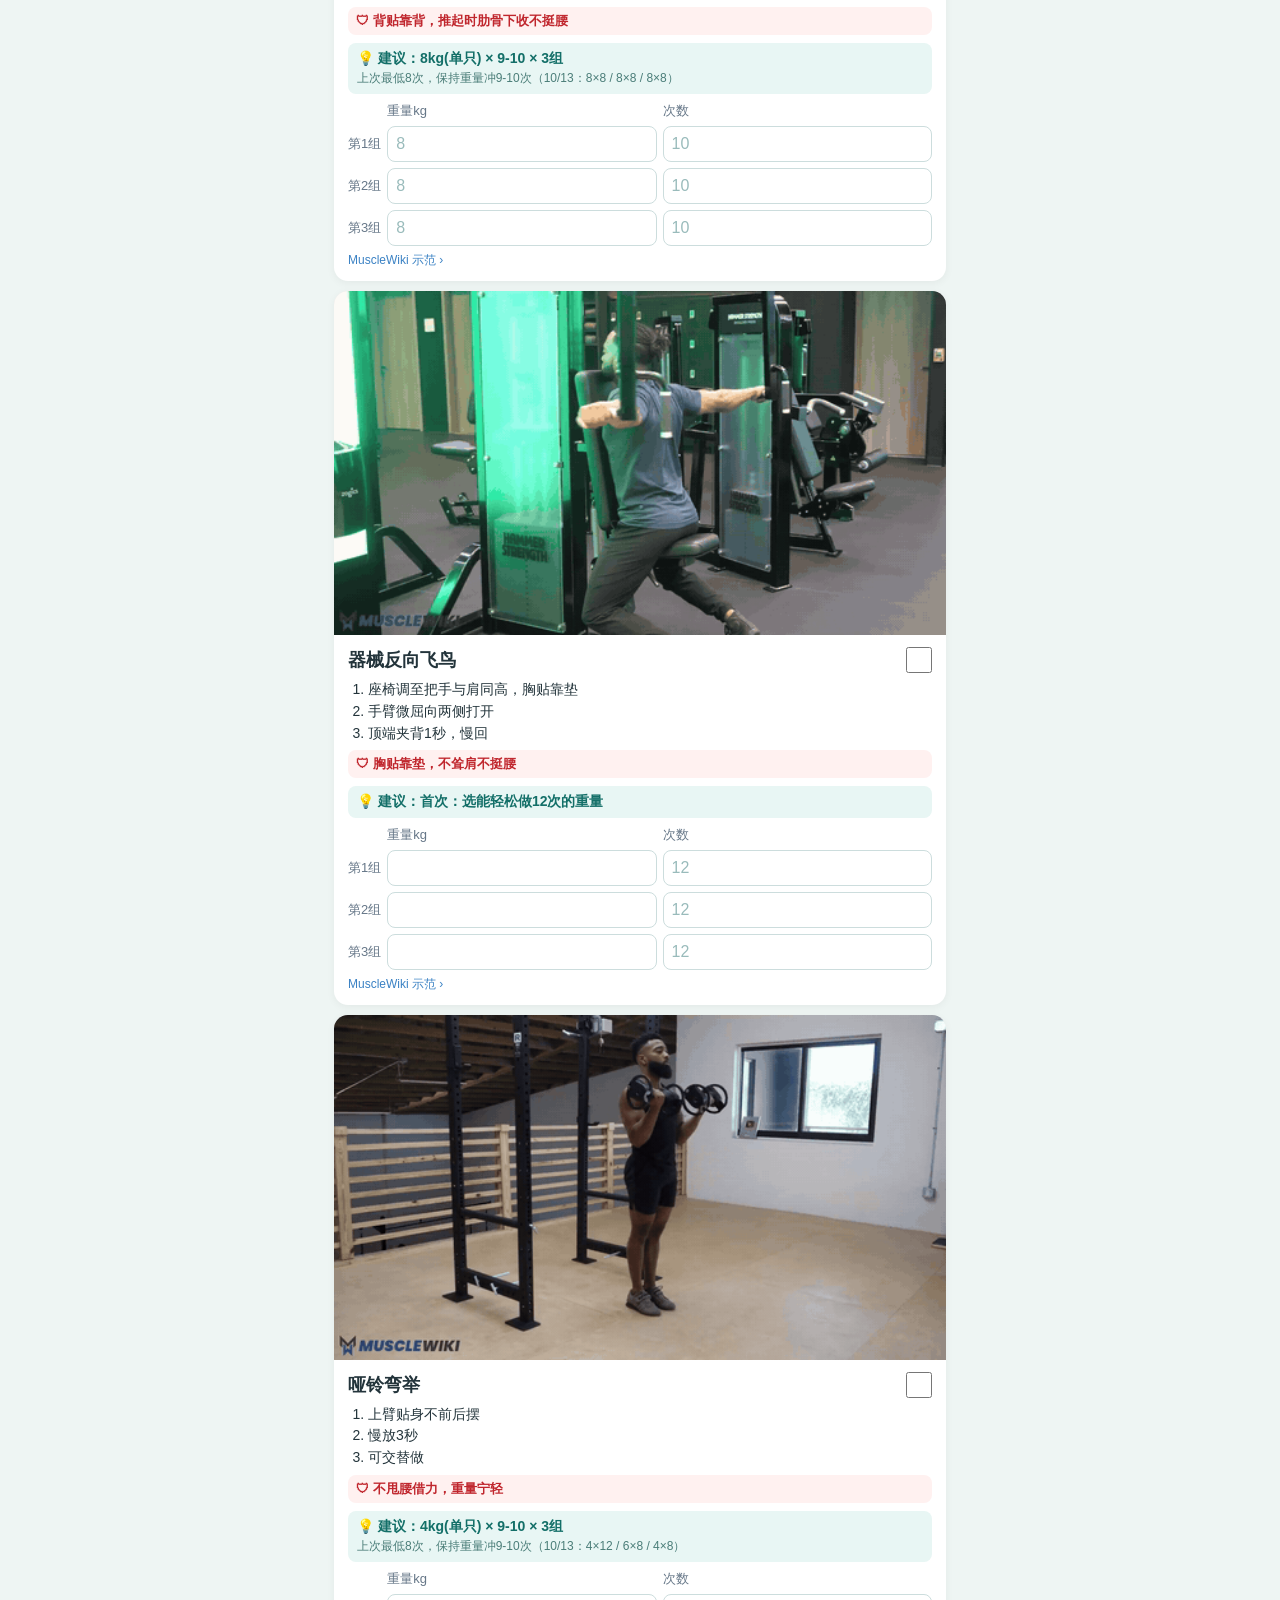
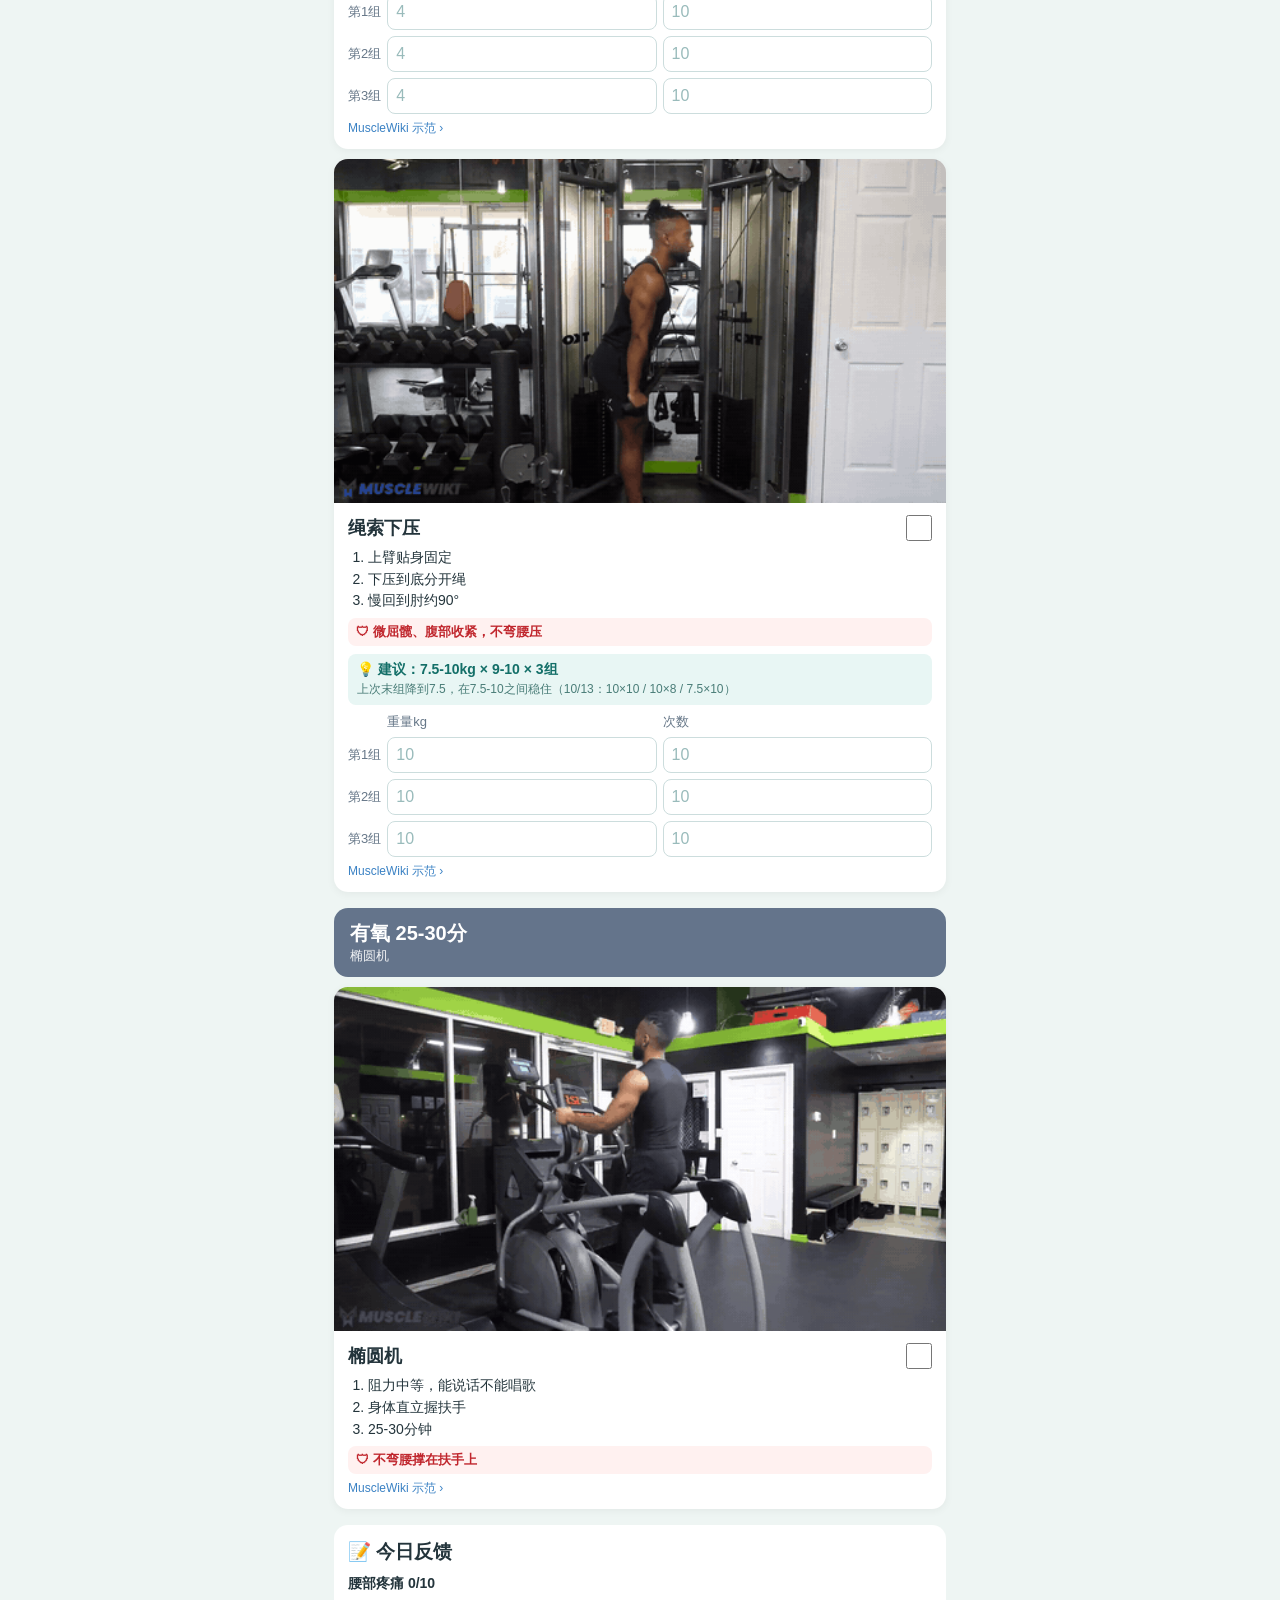
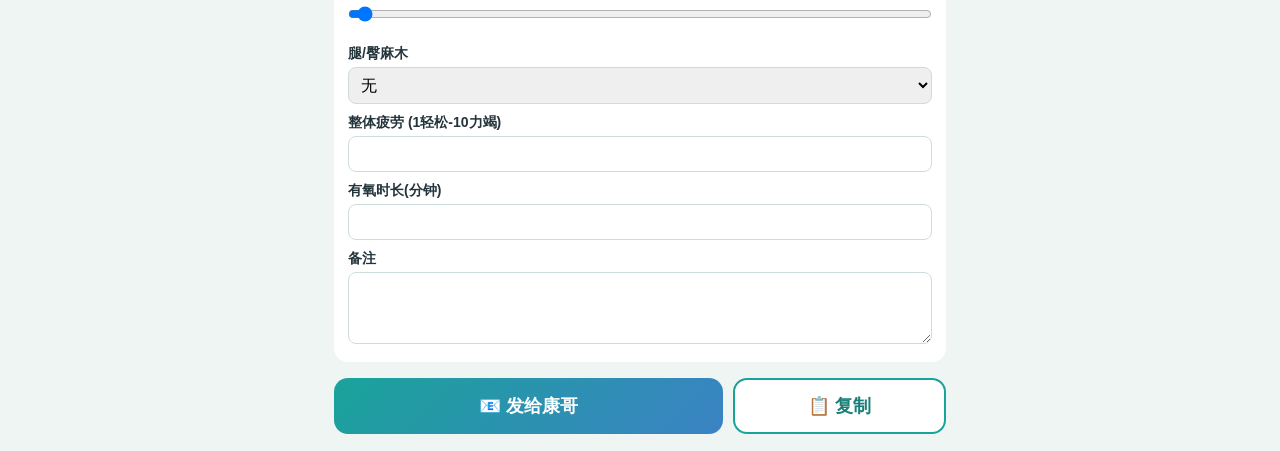
==== commit 1ed8571c: "update: 2026-10-13 22:01:38" ====
--- a/day.html
+++ b/day.html
@@ -7,7 +7,7 @@
 const N={A:'A 上肢日',B:'B 下肢日',C:'C 全身日'},C={A:'#1aa39a',B:'#3b82c4',C:'#8b5cf6'};
 const sec=[['W','热身+核心 10-15分','慢、稳、不痛，各1组'],[day.k,'力量 35-40分','每动作3×8-12 · 留2-3次余力'],['X','有氧 25-30分','椭圆机']];
 function card(id,k){const e=D.ex[id],s=S.ex[id]||{},alt=e.n.startsWith('或：'),str=k!='W'&&k!='X';
-let sets='';if(str){sets='<div class="sets"><span></span><span>重量kg</span><span>次数</span>'+[0,1,2].map(j=>`<span>第${j+1}组</span><input inputmode="decimal" data-id="${id}" data-f="w${j}" value="${s['w'+j]||''}"><input inputmode="numeric" data-id="${id}" data-f="r${j}" value="${s['r'+j]||''}">`).join('')+'</div>'}
+const rc=(D.rec||{})[id];let sets='';if(str){sets=(rc?`<div class="rec">💡 建议：${rc.txt}${rc.why?`<small>${rc.why}</small>`:''}</div>`:'')+'<div class="sets"><span></span><span>重量kg</span><span>次数</span>'+[0,1,2].map(j=>`<span>第${j+1}组</span><input inputmode="decimal" data-id="${id}" data-f="w${j}" placeholder="${rc&&rc.w||''}" value="${s['w'+j]||''}"><input inputmode="numeric" data-id="${id}" data-f="r${j}" placeholder="${rc&&rc.r||''}" value="${s['r'+j]||''}">`).join('')+'</div>'}
 return `<div class="card ${s.done?'done':''}" id="c_${id}"><img loading="lazy" src="gif/${id}.gif" alt="${e.n}"><div class="cb"><div class="top"><h3>${alt?e.n.slice(2):e.n} ${alt?'<span class="alt">二选一</span>':''}</h3><input type="checkbox" data-id="${id}" data-f="done" ${s.done?'checked':''}></div><ol>${e.t.map(x=>`<li>${x}</li>`).join('')}</ol><div class="w">🛡 ${e.w}</div>${sets}<a class="lk" href="${e.u}" target="_blank">MuscleWiki 示范 ›</a></div></div>`}
 const f=S.fb||{};
 document.getElementById('app').innerHTML=`<div class="hd" style="margin-top:10px;background:${C[day.k]}"><h1>${N[day.k]}</h1><p>${day.d} · 19:00</p></div>`+
--- a/style.css
+++ b/style.css
@@ -25,3 +25,6 @@
 .btn{display:block;width:100%;margin-top:16px;padding:14px;border:0;border-radius:14px;background:linear-gradient(135deg,#1aa39a,#3b82c4);color:#fff;font-size:18px;font-weight:800}
 pre{white-space:pre-wrap;background:#fff;border-radius:12px;padding:12px;margin-top:10px;font-size:14px}
 .toast{position:fixed;left:50%;bottom:30px;transform:translateX(-50%);background:#23343b;color:#fff;padding:10px 18px;border-radius:20px;display:none}
+
+.rec{margin-top:8px;background:#e8f6f4;color:#136f68;border-radius:8px;padding:7px 9px;font-size:14px;font-weight:800}.rec small{display:block;font-weight:400;font-size:12px;color:#4a7d78;margin-top:2px}
+.sets input::placeholder{color:#9bb}
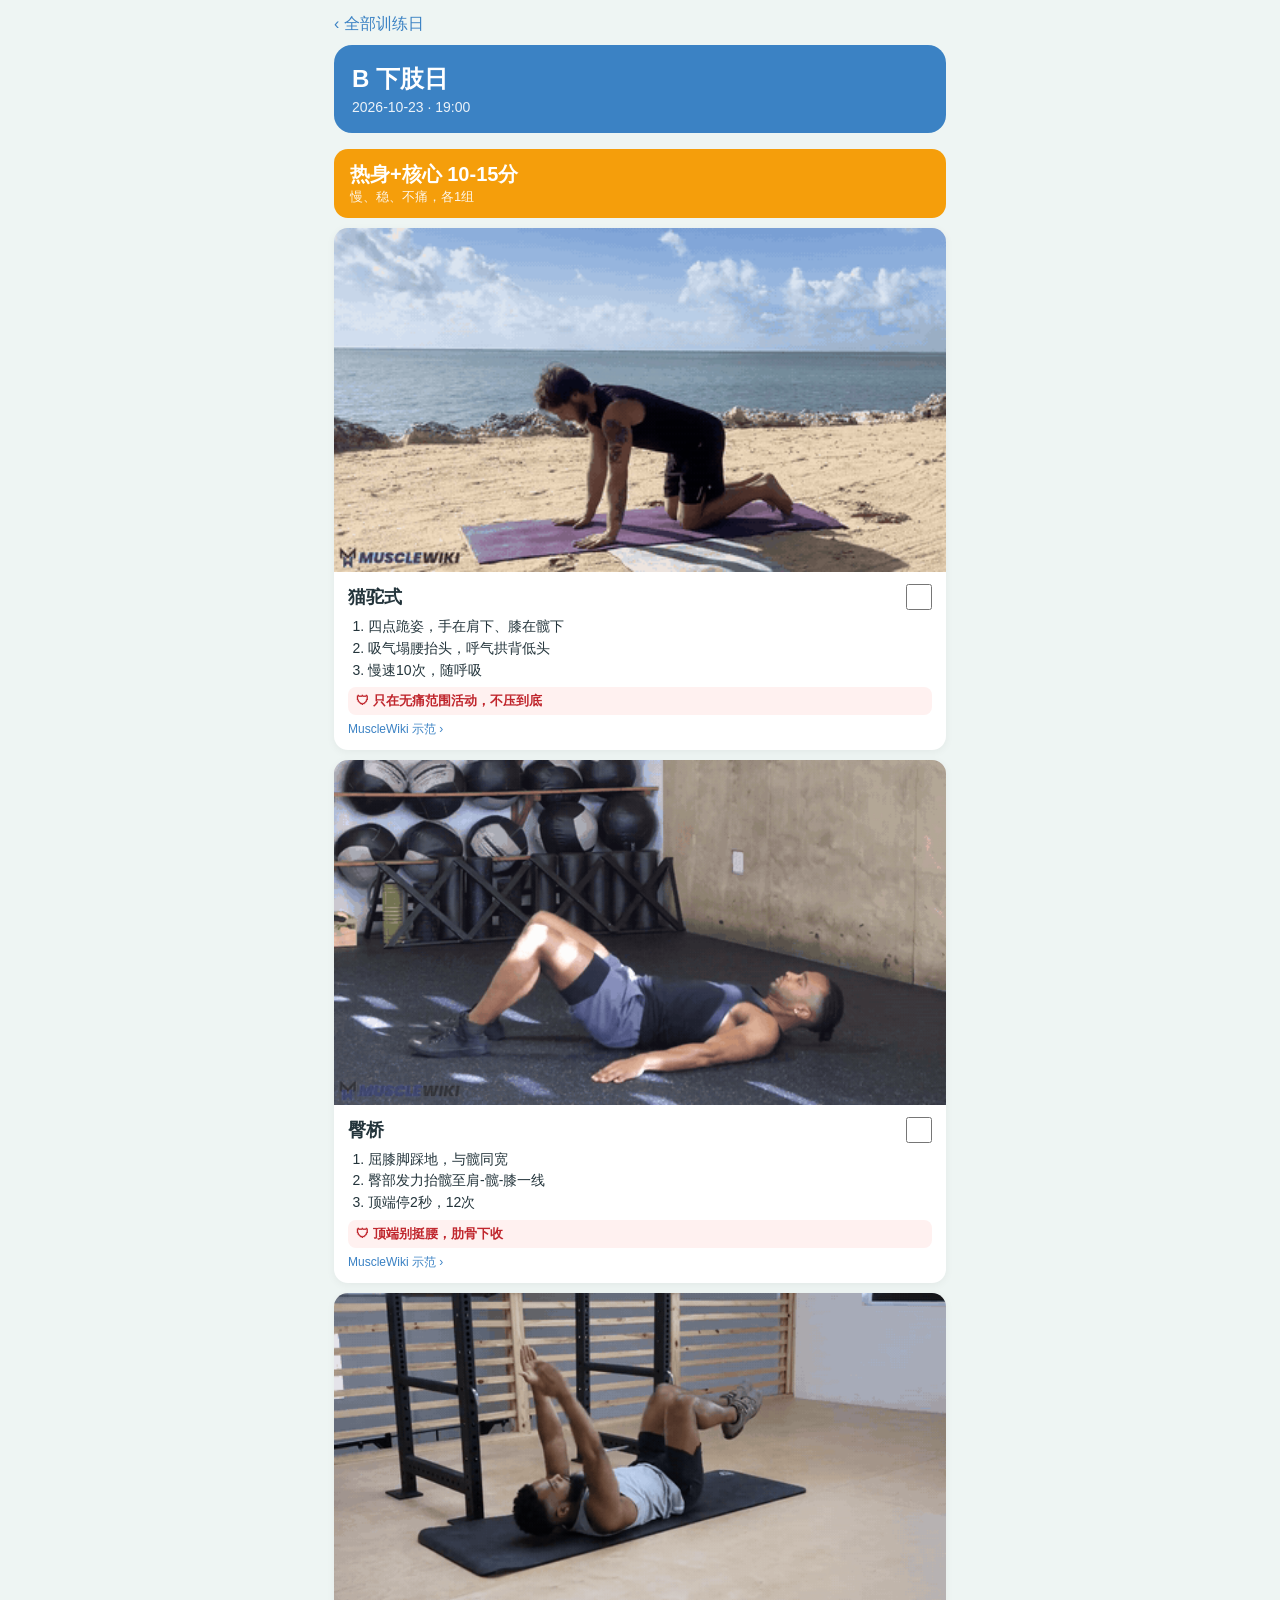
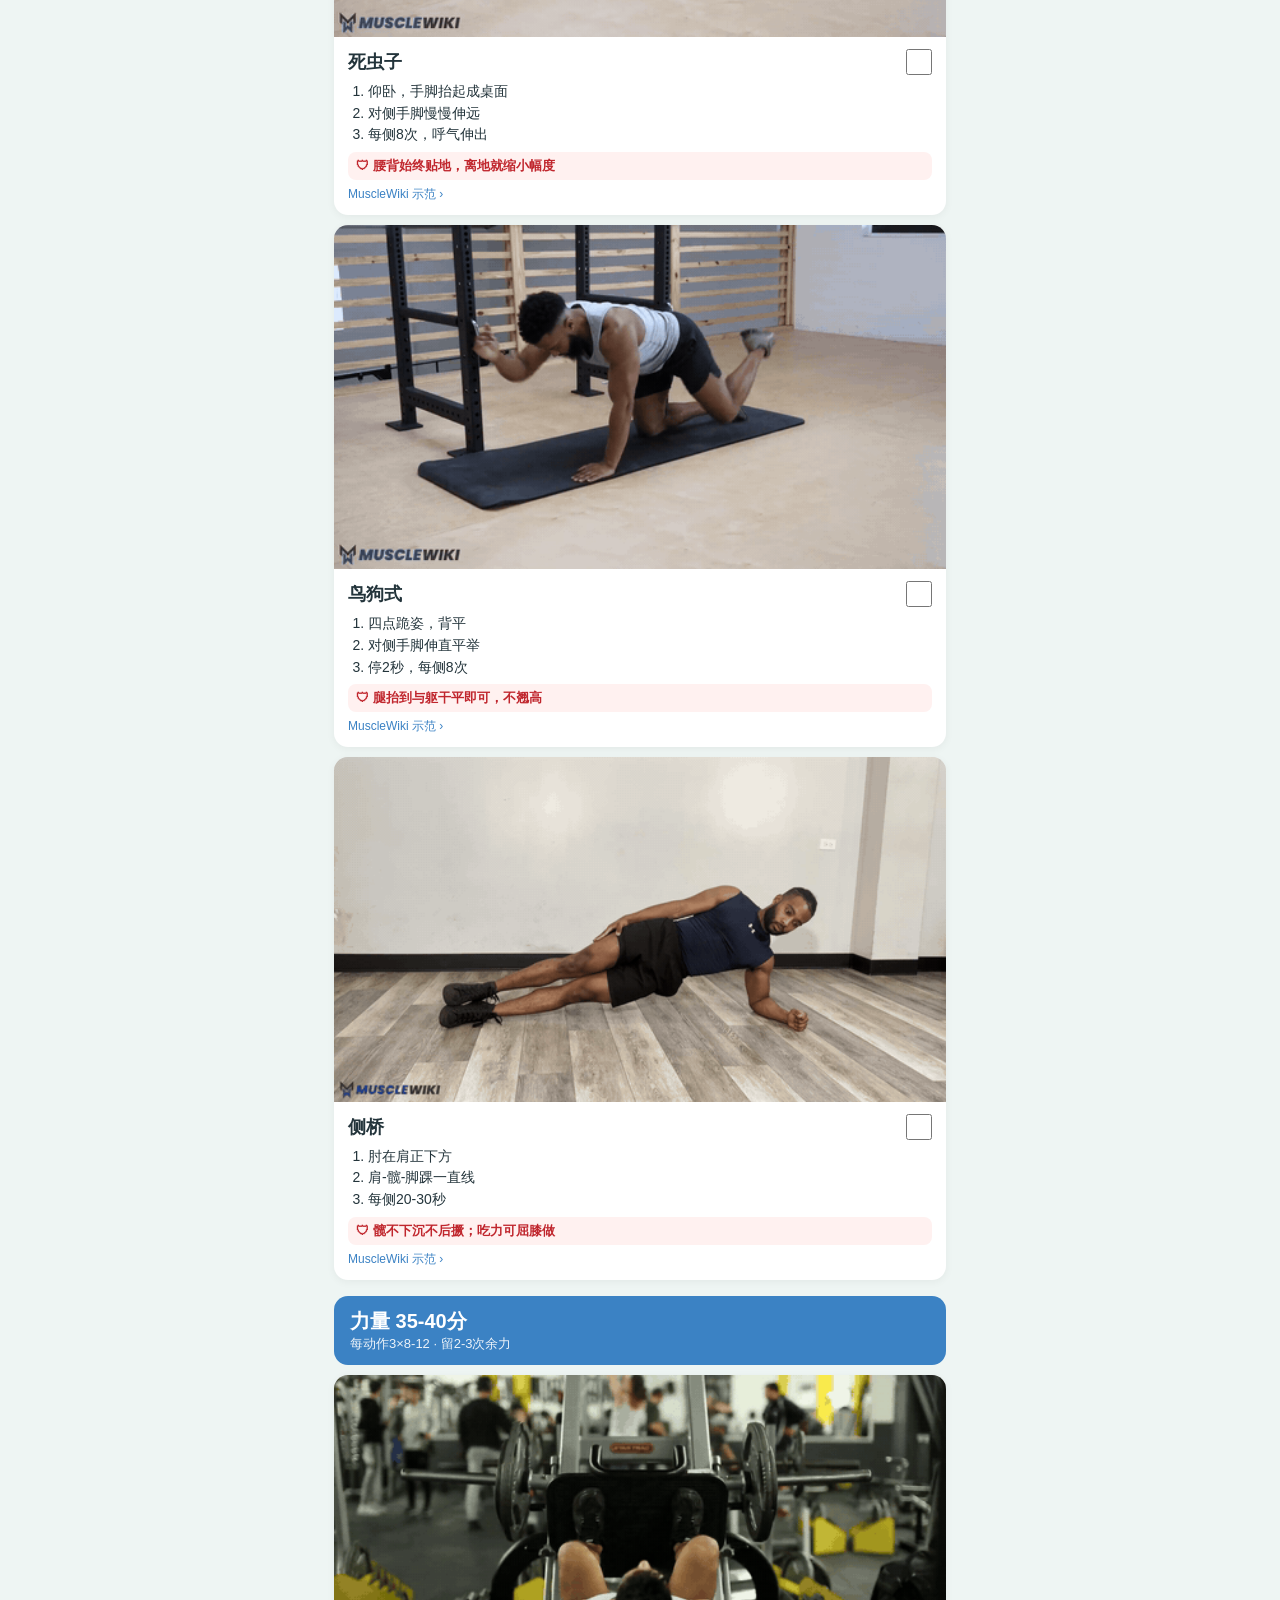
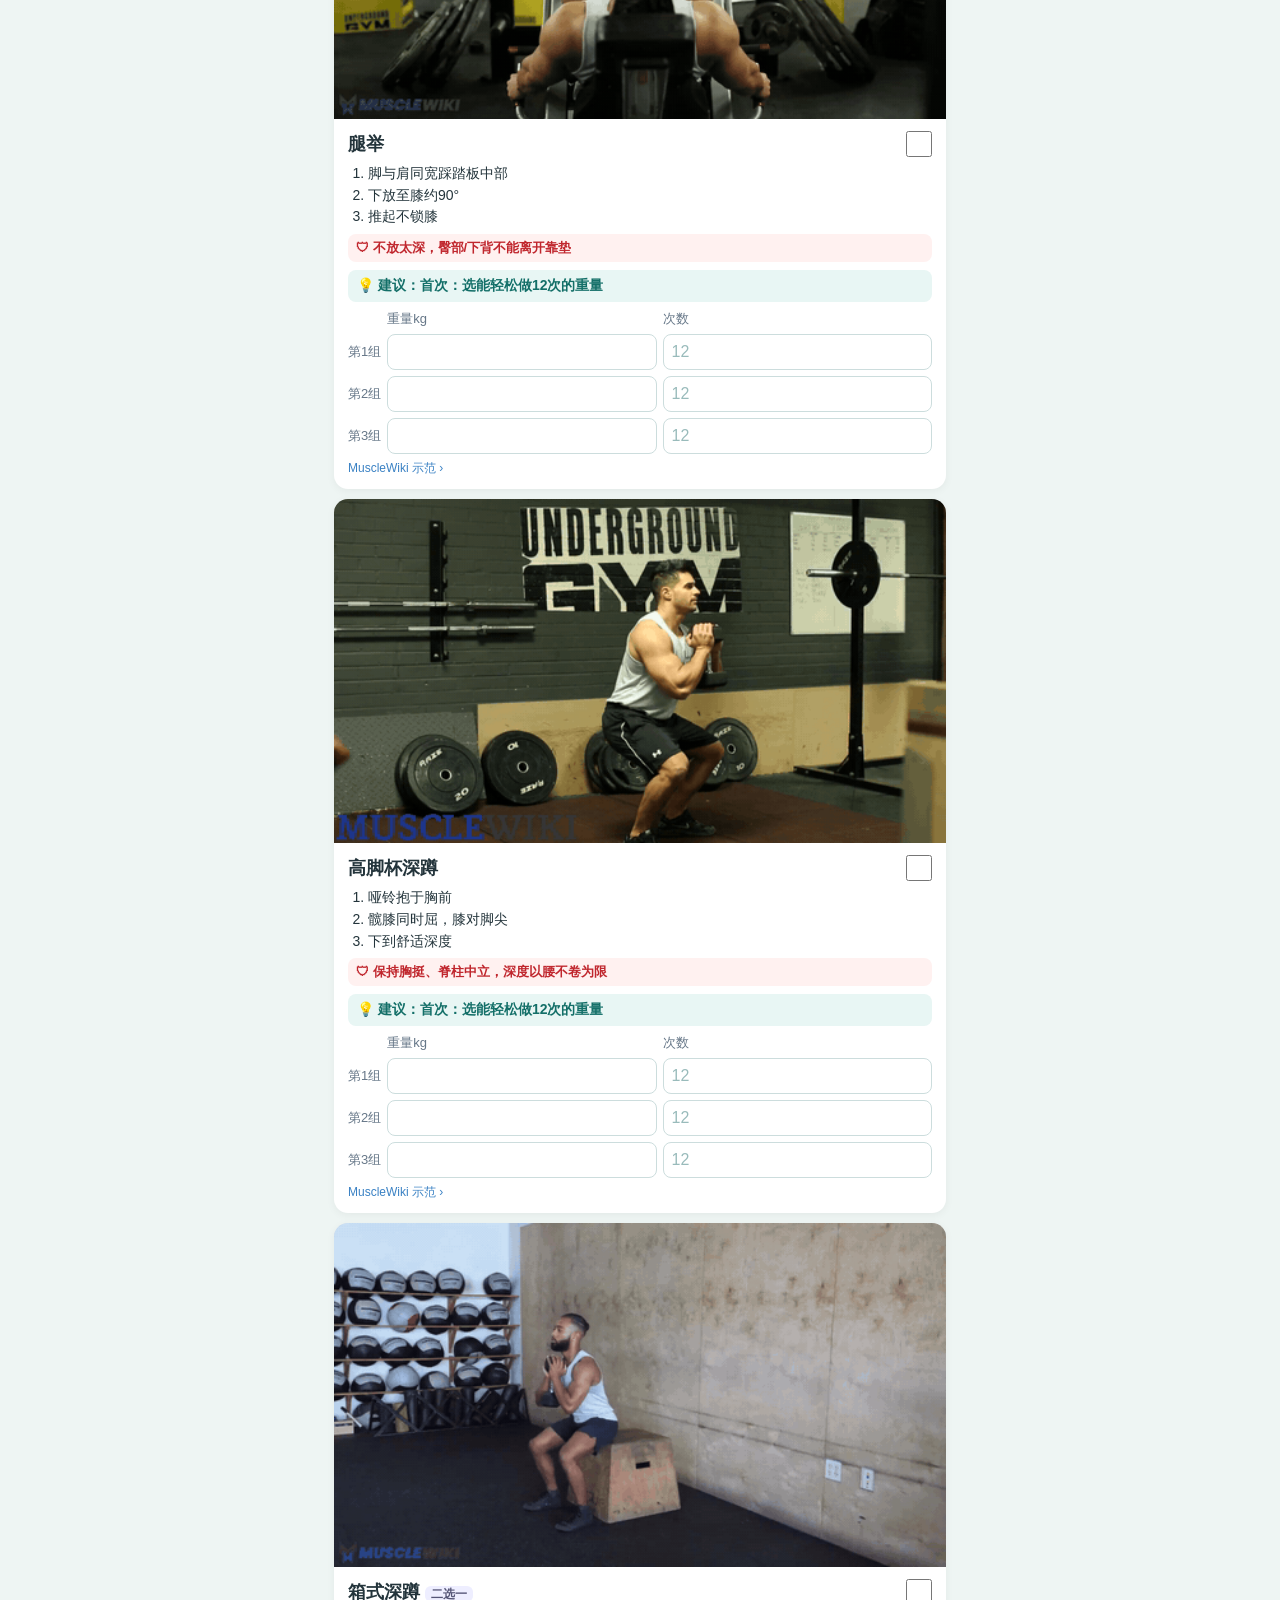
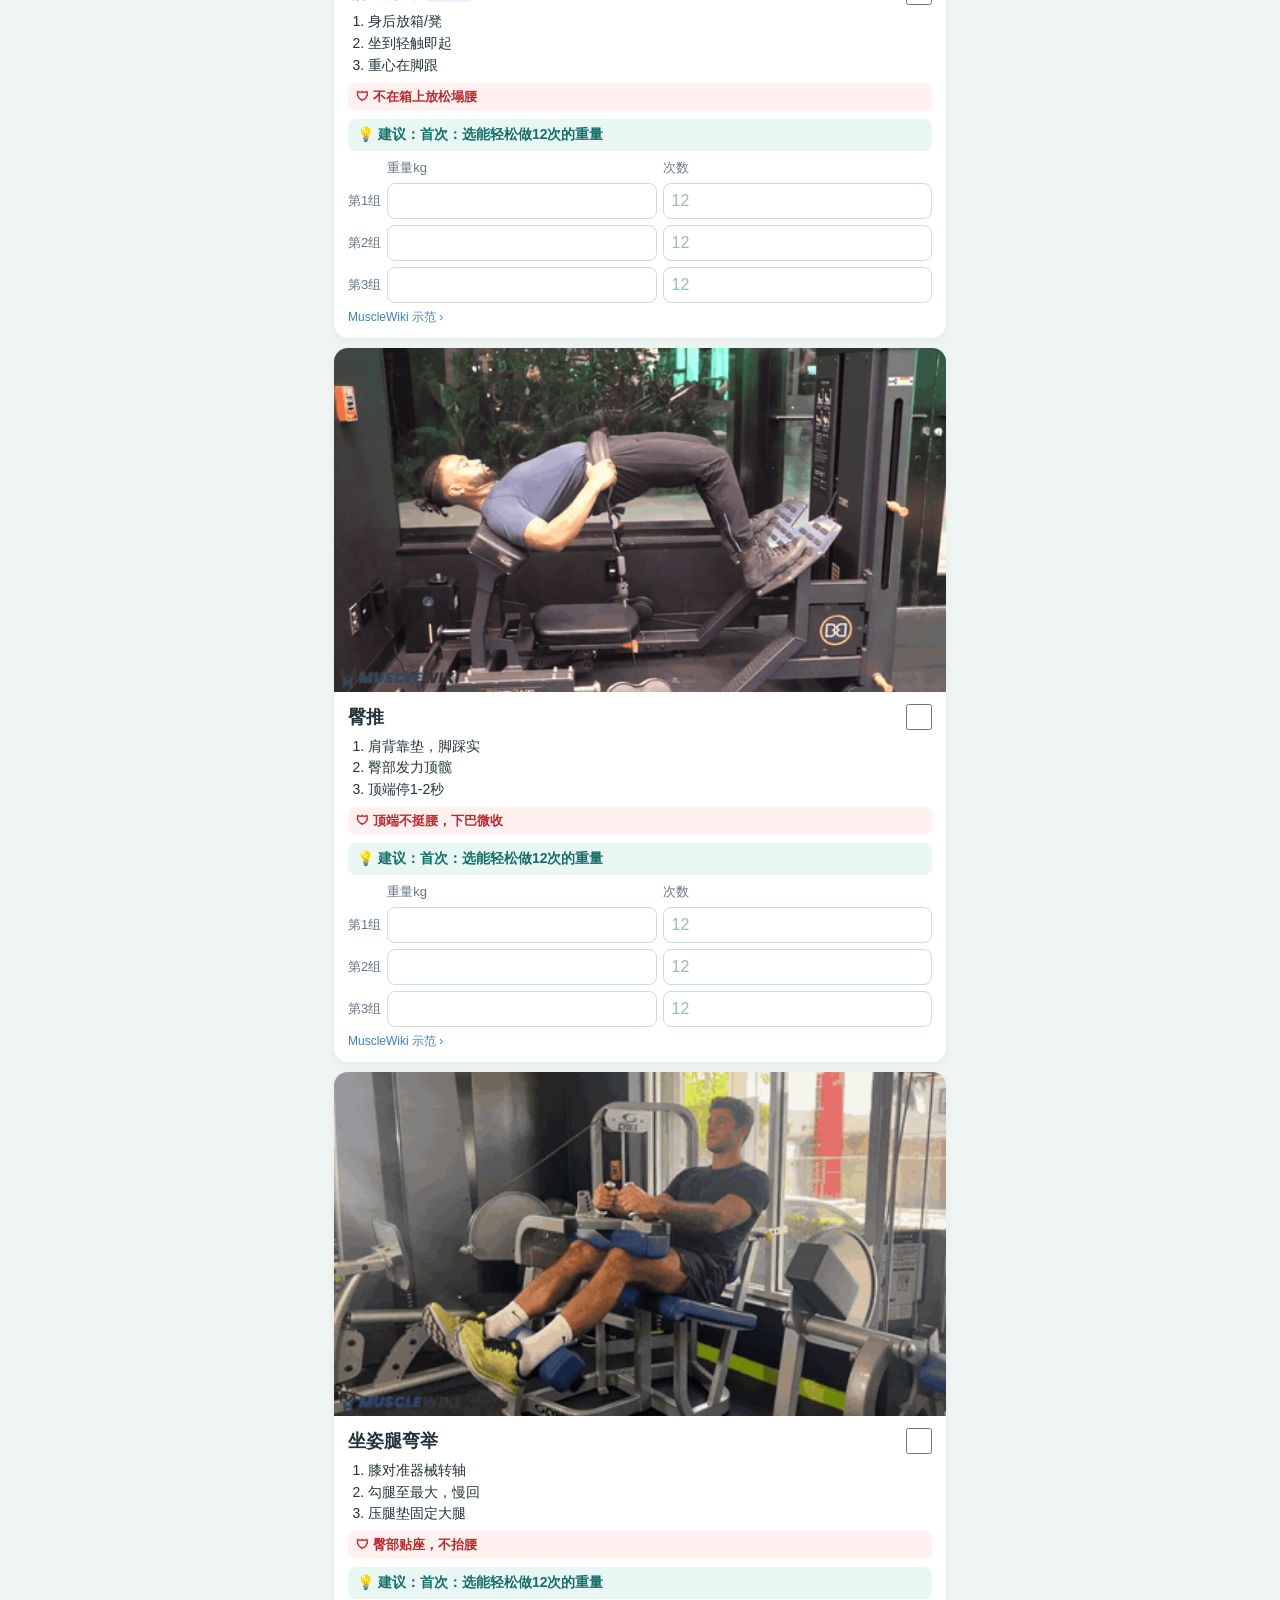
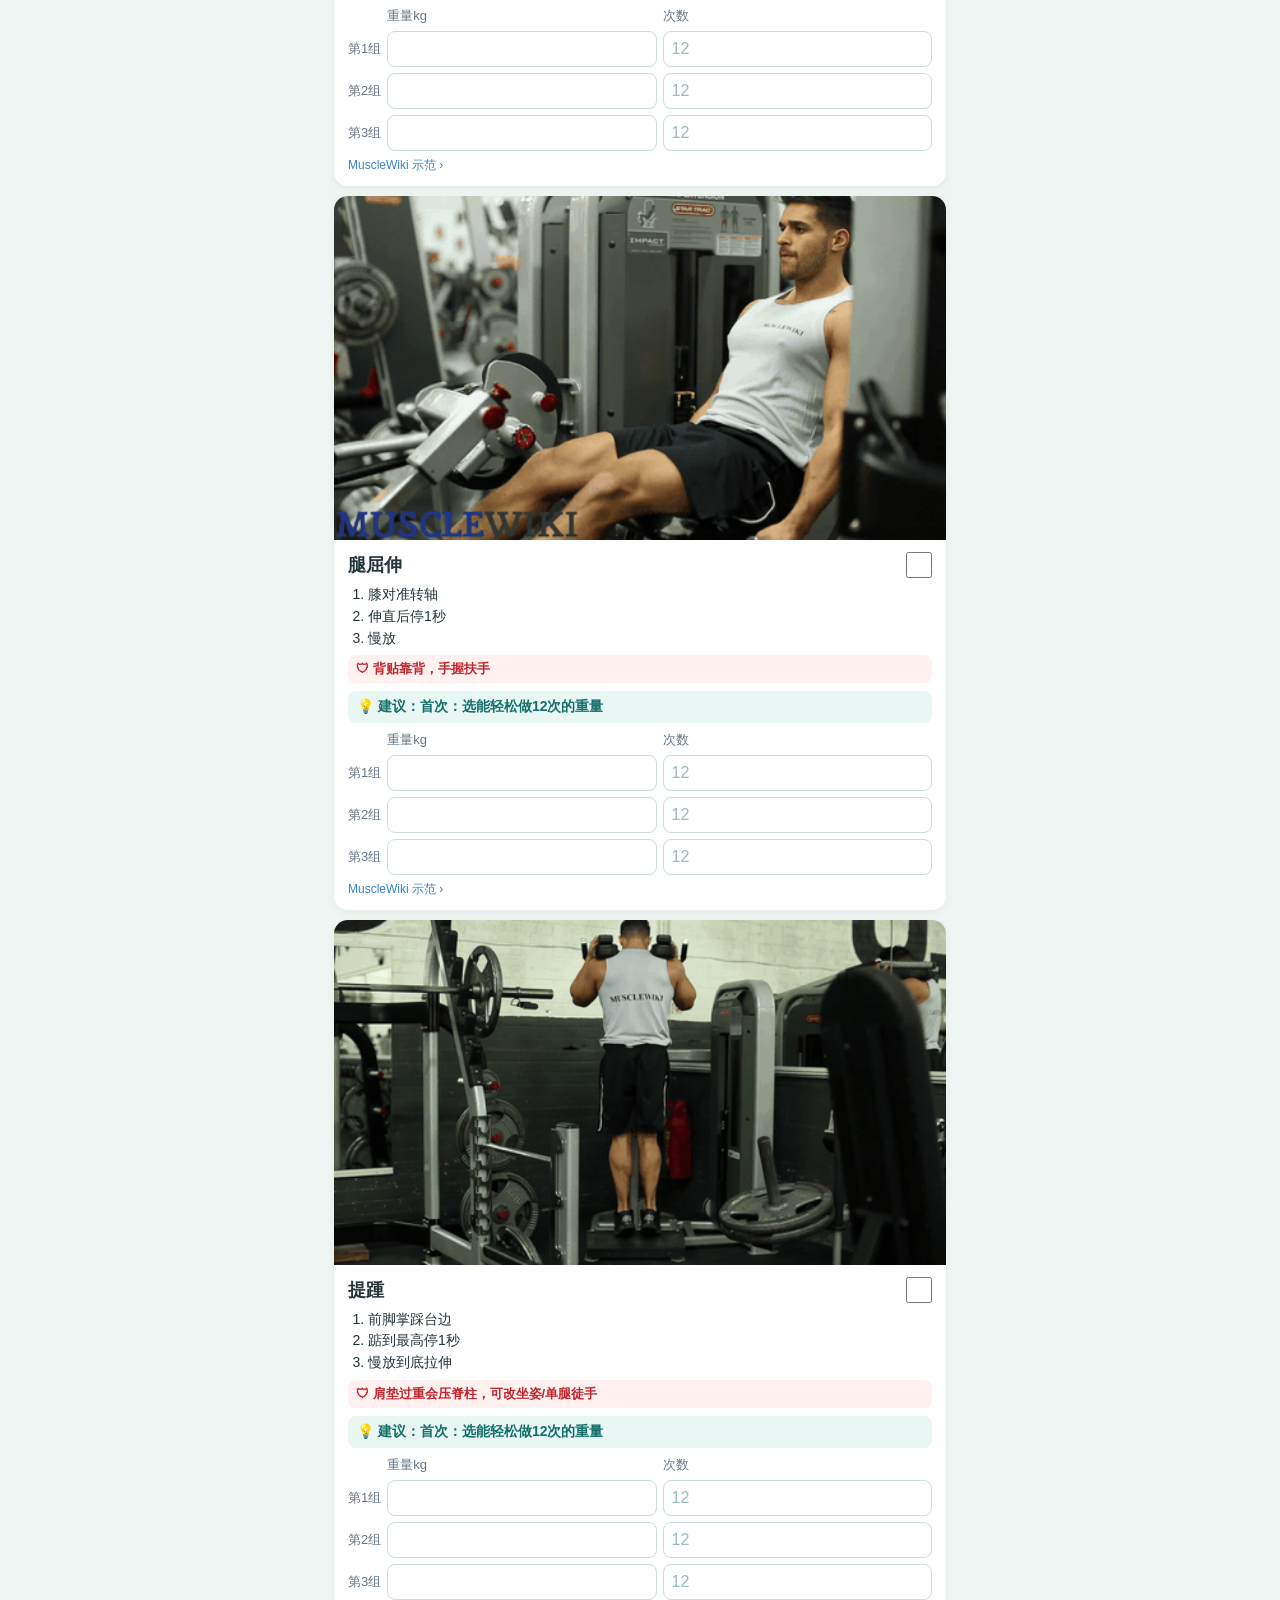
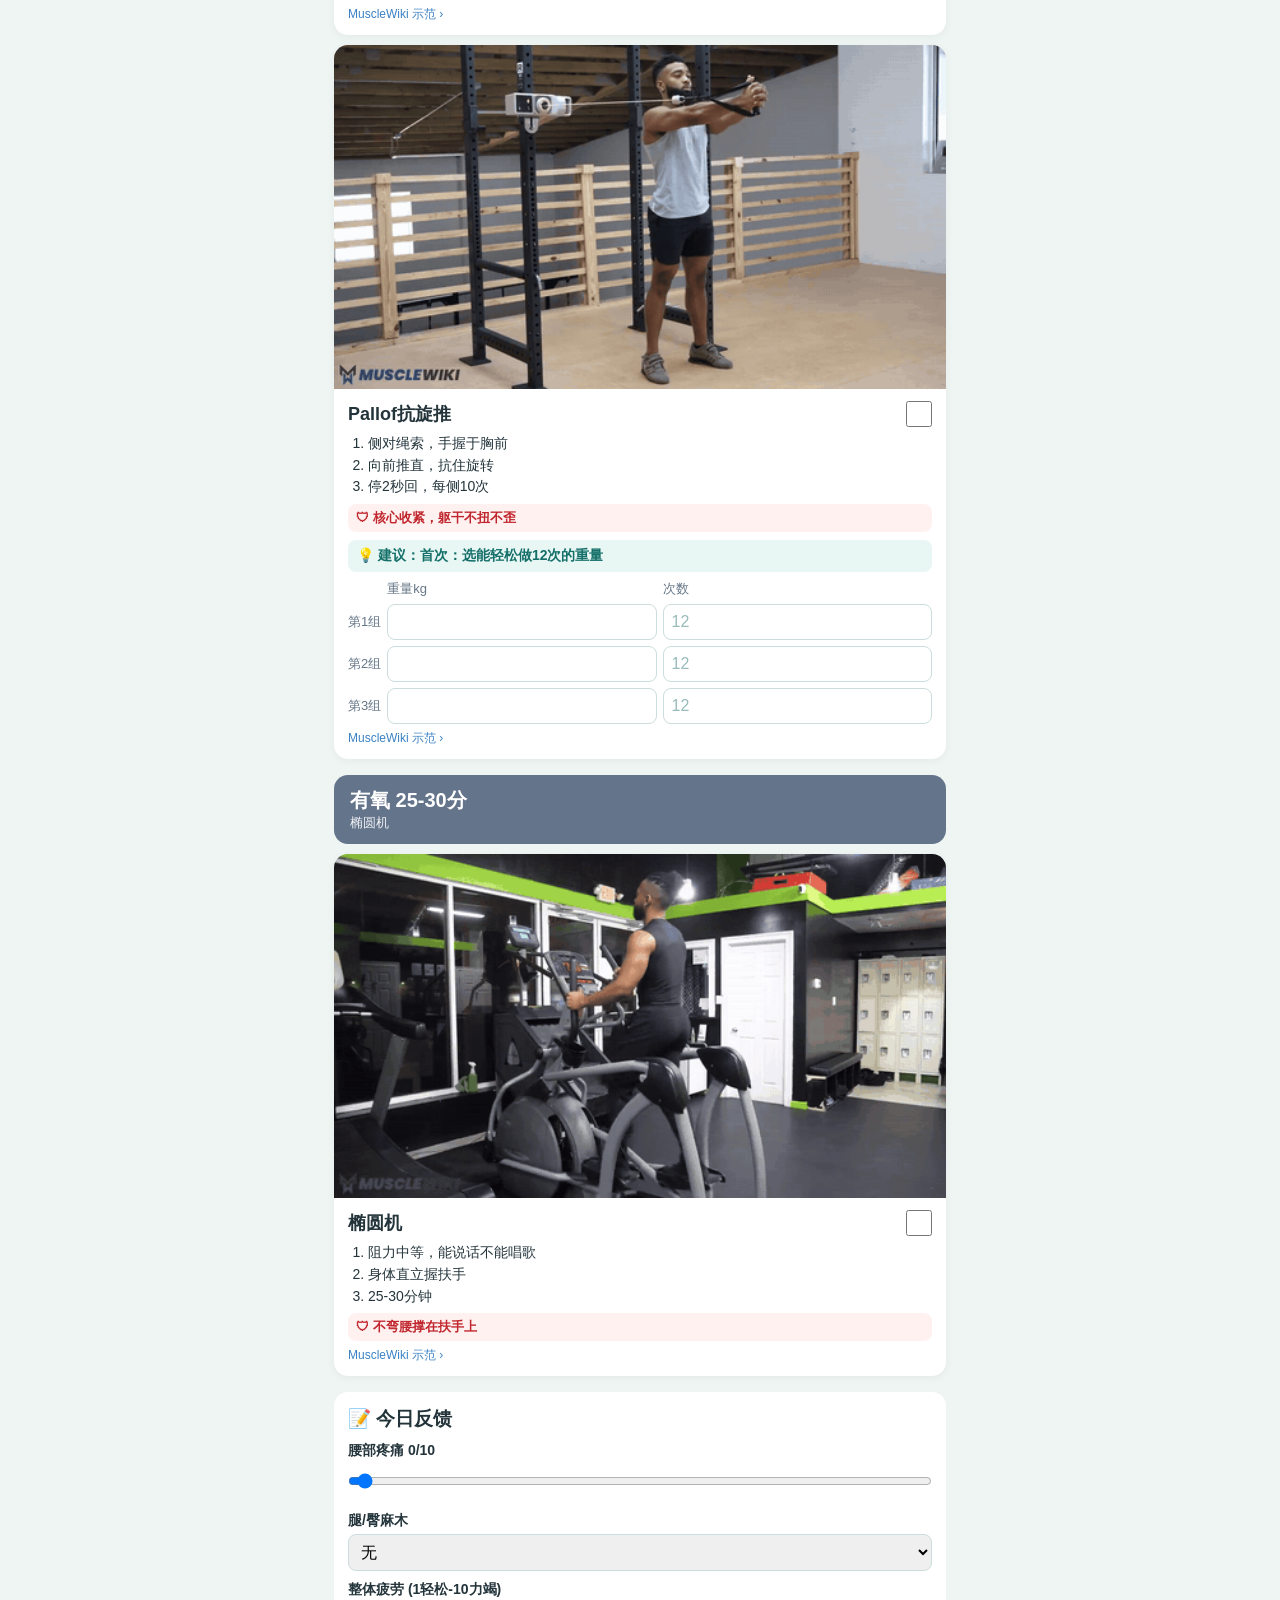
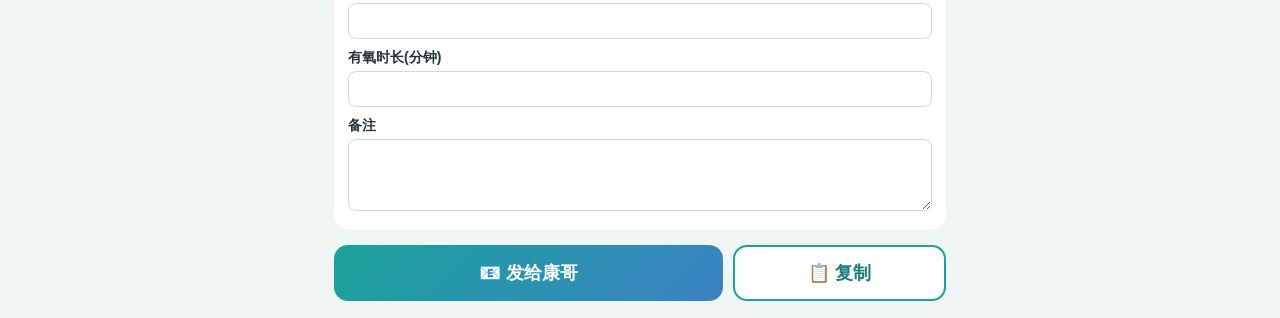
==== commit 1732695b: "reschedule: 10/13 done, resume 10/23 B" ====
--- a/day.html
+++ b/day.html
@@ -1,7 +1,7 @@
 <!DOCTYPE html><html lang="zh"><head><meta charset="utf-8"><meta name="viewport" content="width=device-width,initial-scale=1"><title>训练日</title><link rel="stylesheet" href="style.css"><script src="data.js"></script></head><body>
 <a href="index.html" style="color:#3b82c4">‹ 全部训练日</a><div id="app"></div><div class="toast" id="t"></div>
 <script>
-const q=new URLSearchParams(location.search).get('d'),day=D.days.find(x=>x.d==q)||D.days[0],K='fit-'+day.d;
+const q=new URLSearchParams(location.search).get('d'),day=D.days.find(x=>x.d==q)||D.days.find(x=>q&&x.d>=q)||D.days.find(x=>!x.done)||D.days[0],K='fit-'+day.d;
 const S=JSON.parse(localStorage.getItem(K)||'{}');S.ex=S.ex||{};
 const save=()=>localStorage.setItem(K,JSON.stringify(S));
 const N={A:'A 上肢日',B:'B 下肢日',C:'C 全身日'},C={A:'#1aa39a',B:'#3b82c4',C:'#8b5cf6'};
